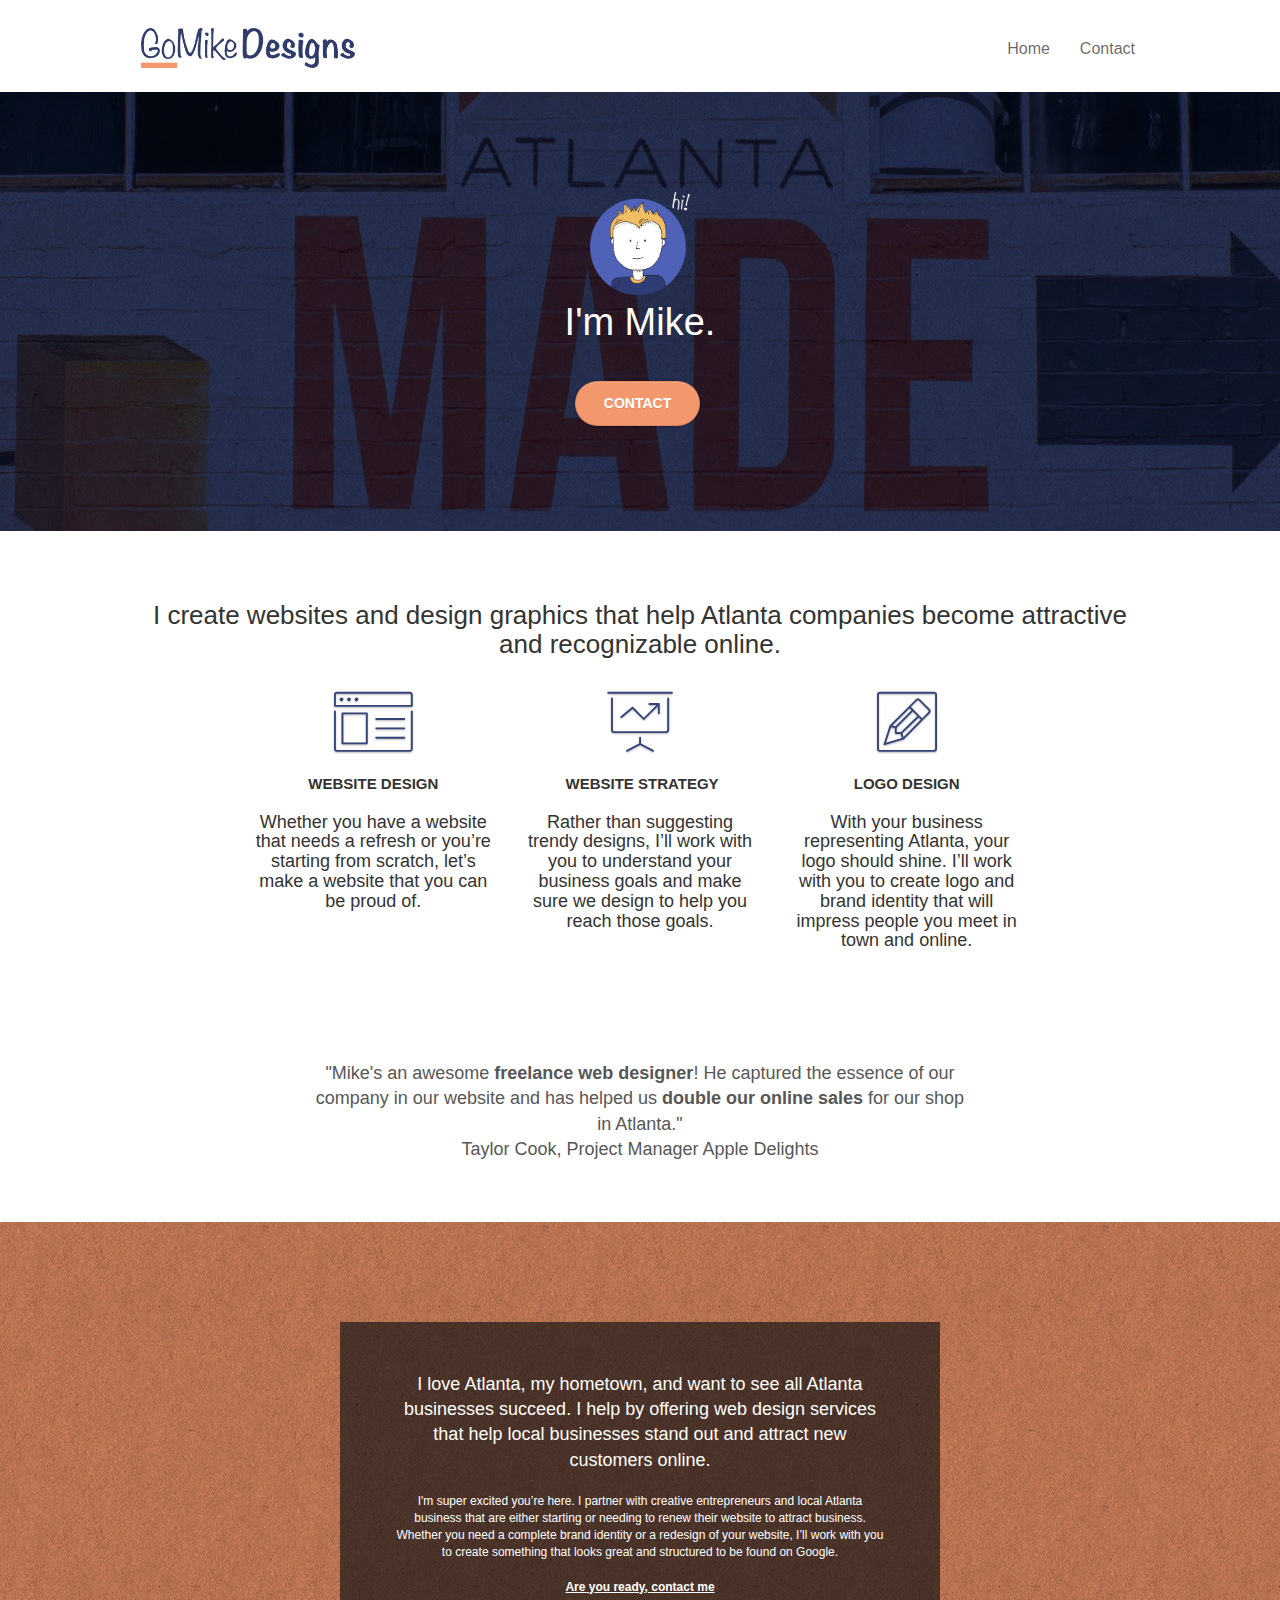
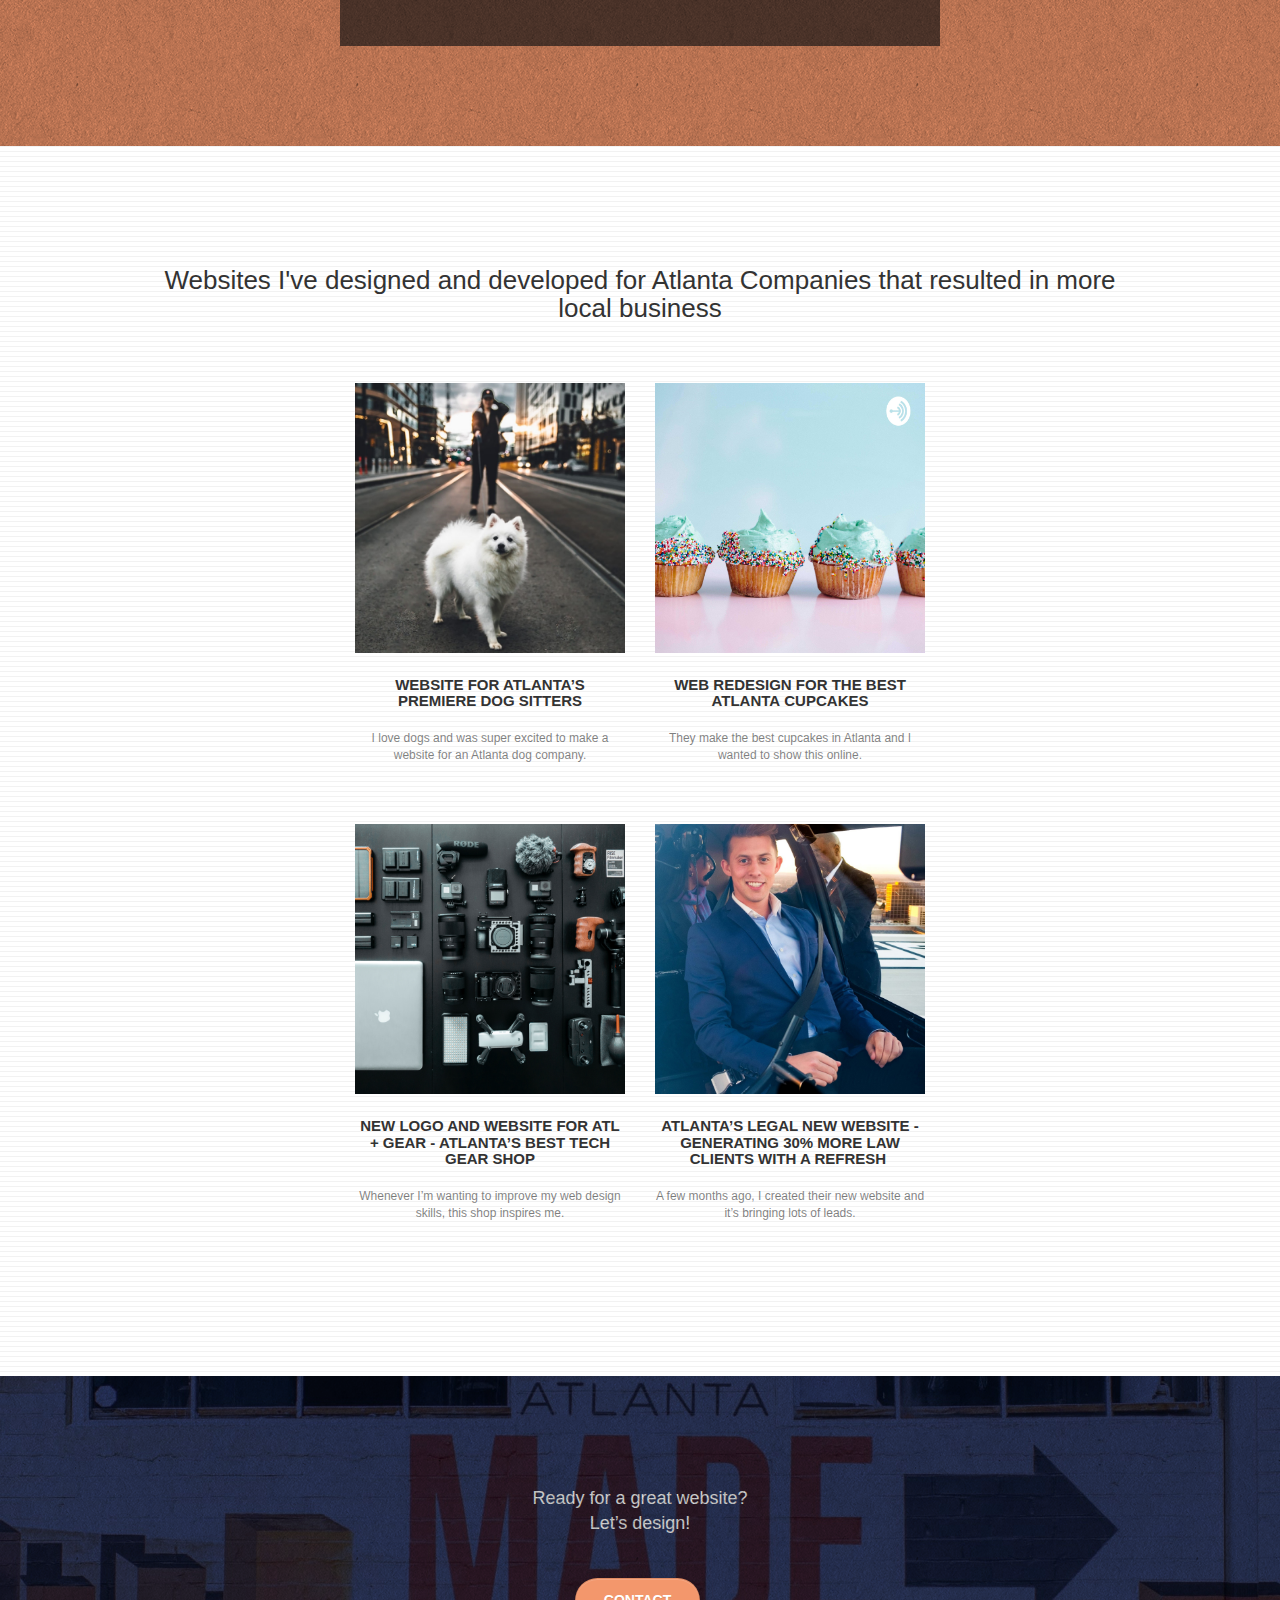
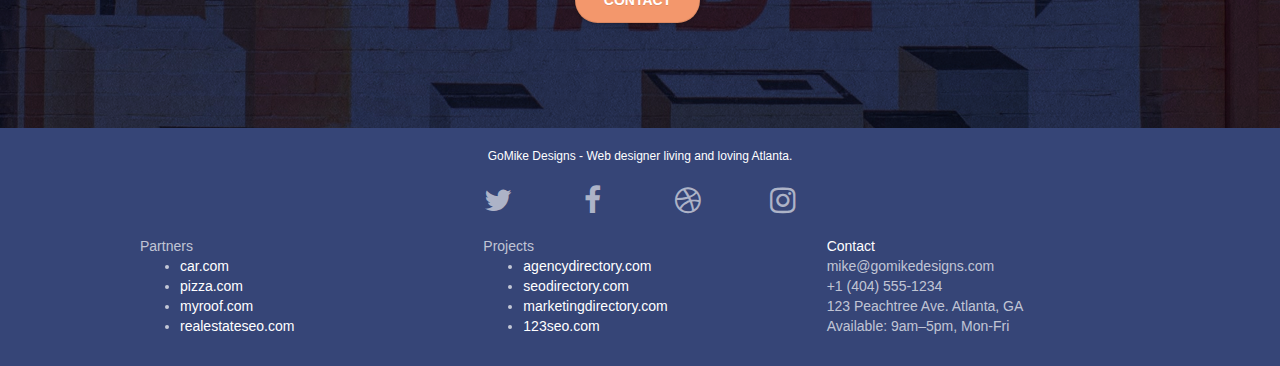
==== index.html @ f65a414b "Correct images source name" ====
<!doctype html>
<html lang="en">

<head>
	<meta charset="utf-8">
	<meta name="keywords"
		content="seo, google, website, internet, web design, design agency, design agency, design agency, design agency, design agency, design agency, logo design atlanta">
	<meta name="description"
		content="Meet Mike, a skilled freelance web designer living and working in Atlanta. With years of experience in creating beautiful and functional websites, I offer professional and affordable services to businesses and individuals. Contact me today to elevate your online presence!">
	<meta name="viewport" content="width=device-width, initial-scale=1.0, viewport-fit=cover">
	<link rel="shortcut icon" type="image/png" href="./img/favicon.jpg">

	<link rel="stylesheet" type="text/css" href="./css/bootstrap.css">
	<link rel="stylesheet" type="text/css" href="./style.css">
	<link rel="stylesheet" type="text/css" href="./css/font-awesome.css">
	<link rel="stylesheet" type="text/css" href="./css/et-line.css">


	<script src="./js/jquery-2.1.0.js"></script>
	<script src="./js/bootstrap.js"></script>
	<script src="./js/blocs.js"></script>
	<script src="./js/jquery.touchSwipe.js"></script>
	<script src="./js/gmaps.js"></script>

	<title>GoMike Designs</title>


	<!-- Analytics -->

	<!-- Analytics END -->

</head>

<body>
	<!-- Main container -->
	<div class="page-container">

		<!-- Nav -->
		<nav class="bloc bgc-white l-bloc " id="bloc-0">
			<div class="container bloc-sm">
				<div class="navbar row">
					<div class="navbar-header">
						<a class="navbar-brand" href="index.html"><img src="./img/Go_Mike_Designs_logo.png"
								alt="logo, seo, google, website, internet, web design, design agency" height="40"></a>

						<button id="nav-toggle" type="button" class="ui-navbar-toggle navbar-toggle"
							data-toggle="collapse" data-target=".navbar-1">
							<span class="sr-only">Toggle navigation</span><span class="icon-bar"></span><span
								class="icon-bar"></span><span class="icon-bar"></span>
						</button>
					</div>
					<div class="collapse navbar-collapse navbar-1 special-dropdown-nav">
						<ul class="site-navigation nav navbar-nav">
							<li>
								<a href="index.html">Home</a>
							</li>
							<li>
								<a href="./Contact.html">Contact</a>
							</li>
						</ul>
					</div>
				</div>
			</div>
		</nav>
		<!-- Nav END -->

		<!-- Header -->
		<div class="bloc bgc-dark-slate-blue bg-atlanta-20made-20sign d-bloc bg-t-edge bloc-bg-texture texture-paper b-parallax"
			id="bloc-1-hero">
			<div class="container bloc-lg">
				<div class="row tight-width-whitespace">
					<div class="col-sm-12">
						<img src="./img/atlanta_web_designer_mike.png" class="center-block image-resize-mode"
							width="100"
							alt="atlanta web designer mike,seo, google, website, internet, web design, design agency">
						<p class="text-center hero-bloc-text tc-white ">
							I'm Mike.
						</p>
						<div class="text-center">
							<a href="./Contact.html" class="btn btn-lg btn-clean btn-rd cta-hero btn-atomic-tangerine"
								id="cta-hero">Contact</a>
						</div>
					</div>
				</div>
			</div>
		</div>
		<!-- Header END -->

		<!-- Section-services -->
		<section class="bloc bgc-white l-bloc" id="bloc-2-services">
			<div class="container bloc-md">
				<div class="row">
					<div class="col-sm-12 text-center">
						<h1>I create websites and design graphics that help Atlanta companies become attractive and
							recognizable online.
						</h1>
					</div>
				</div>
				<div class="row voffset-lg med-width-whitespace">
					<div class="col-sm-4">
						<div class="text-center">
							<span class="et-icon-browser sm-shadow icon-dark-slate-blue icons icon-lg"></span>
						</div>
						<h1 class="mg-md text-center service-header">
							Website Design
						</h1>
						<h4 class="text-center">
							Whether you have a website that needs a refresh or you&rsquo;re starting from scratch,
							let&rsquo;s make a website that you can be proud of.
						</h4>
					</div>
					<div class="col-sm-4">
						<div class="text-center">
							<span class="et-icon-presentation sm-shadow icon-dark-slate-blue icons icon-lg"></span>
						</div>
						<h1 class="mg-md text-center service-header">
							&nbsp;Website Strategy
						</h1>
						<h4 class="text-center ">
							Rather than suggesting trendy designs, I&rsquo;ll work with you to understand your business
							goals and make sure we design to help you reach those goals.<br>
						</h4>
					</div>
					<div class="col-sm-4">
						<div class="text-center">
							<span class="et-icon-edit sm-shadow icon-dark-slate-blue icons icon-lg"></span>
						</div>
						<h1 class="mg-md text-center service-header">
							Logo Design
						</h1>
						<h4 class="text-center ">
							With your business representing Atlanta, your logo should shine. I&rsquo;ll work with you to
							create logo and brand identity that will impress people you meet in town and online.
						</h4>
					</div>
				</div>
				<div class="row voffset-lg voffset">
					<div class="col-xs-12 col-md-8 col-md-offset-2 text-center">
						<h2>"Mike's an awesome <strong>freelance web designer</strong>! He captured the essence of our
							company in our
							website and has helped us <strong>double our online sales</strong> for our shop in Atlanta."
							<br>
							Taylor Cook, Project Manager Apple Delights
						</h2>
					</div>
				</div>
			</div>
		</section>
		<!-- Section-services END -->

		<!-- Aside-what-i-do -->
		<aside
			class="bloc tc-white bgc-atomic-tangerine bloc-bg-texture texture-paper b-parallax bg-atlanta-20made-20sign-20orange d-bloc"
			id="bloc-3-what-i-do">
			<div class="container bloc-lg">
				<div class="row tight-width-whitespace black-background">
					<div class="col-sm-12">
						<h2 class="mg-md text-center tc-white">
							I love Atlanta, my hometown, and want to see all Atlanta businesses succeed. I help by
							offering web design services that help local businesses stand out and attract new customers
							online.<br>
						</h2>
						<p class="text-center white">
							I'm super excited you&rsquo;re here. I partner with creative entrepreneurs and local Atlanta
							business that are either starting or needing to renew their website to attract business.
							Whether you need a complete brand identity or a redesign of your website, I&rsquo;ll work
							with you to create something that looks great and structured to be found on
							Google.<br><br><a class="ltc-white bold-link" href="./Contact.html">Are you ready, contact
								me</a><br>
						</p>
					</div>
				</div>
			</div>
		</aside>
		<!-- Aside-what-i-do END -->

		<!-- Article-portfolio -->
		<article class="bloc bgc-white bg-lines-h2-bg bg-repeat l-bloc" id="bloc-4-portfolio">
			<div class="container bloc-lg">
				<div class="row">
					<div class="col-sm-12 text-center">
						<h1>Websites I've designed and developed for Atlanta Companies that resulted in more local
							business
						</h1>
					</div>
				</div>
				<div class="row tight-width-whitespace portfolio-row">
					<div class="col-sm-6">
						<a href="#" data-lightbox="img/11.jpg" data-gallery-id="gallery-1"
							data-caption="Website for Atlanta's Premiere dog salon" data-frame="snapshot-lb"><img
								src="img/11.jpg" class="img-responsive portfolio-thumb"
								alt="seo, google, website, internet, web design, design agency website for dog salon"></a>
						<h3 class="mg-md text-center">
							Website for Atlanta&rsquo;s premiere Dog Sitters
						</h3>
						<p class="text-center">
							I love dogs and was super excited to make a website for an Atlanta dog company.
						</p>
					</div>
					<div class="col-sm-6">
						<a href="#" data-lightbox="img/2.jpg" data-gallery-id="gallery-1"
							data-caption="web redesign for the best cupcakes in Atlanta" data-frame="snapshot-lb"><img
								src="img/2.jpg" class="img-responsive portfolio-thumb"
								alt="seo, google, website, internet, web design, design agency website for best cupcakes in atlanta"></a>
						<h3 class="mg-md text-center">
							Web redesign for the best Atlanta&nbsp;cupcakes
						</h3>
						<p class="text-center">
							They make the best cupcakes in Atlanta and I wanted to show this online.
						</p>
					</div>
				</div>
				<div class="row tight-width-whitespace portfolio-row">
					<div class="col-sm-6">
						<a href="#" data-lightbox="img/3.bmp" data-gallery-id="gallery-1"
							data-caption="New logo and website for Atlanta's best tech gear shop"
							data-frame="snapshot-lb"><img src="img/3.bmp" class="img-responsive portfolio-thumb"
								alt="3.jpg"></a>
						<h3 class="mg-md text-center">
							New logo and website for Atl + Gear - Atlanta&rsquo;s best tech gear shop
						</h3>
						<p class="text-center">
							Whenever I&rsquo;m wanting to improve my web design skills, this shop inspires me.
						</p>
					</div>
					<div class="col-sm-6">
						<a href="#" data-lightbox="img/4.bmp" data-gallery-id="gallery-1"
							data-caption="Atlanta's legal website generates 30% more clients after web redesign"
							data-frame="snapshot-lb"><img src="img/4.bmp" class="img-responsive portfolio-thumb"
								alt="seo, google, website, internet, web design, Atlanta's legal website generates 30% more clients after web redesign"></a>
						<h3 class="mg-md text-center">
							Atlanta&rsquo;s legal new website - Generating 30% more law clients with a refresh&nbsp;
						</h3>
						<p class="text-center">
							A few months ago, I created their new website and it&rsquo;s bringing lots of leads.
						</p>
					</div>
				</div>
			</div>
		</article>
		<!-- Article-portfolio END -->

		<!-- Section-Contact -->
		<section class="bloc bgc-dark-slate-blue bg-atlanta-20made-20sign d-bloc bloc-bg-texture texture-paper"
			id="bloc-5-cta">
			<div class="container bloc-lg">
				<div class="row">
					<h2 class="mg-md text-center tc-white">
						Ready for a great website? <br>Let&rsquo;s design!
					</h2>
					<div class="col-sm-12 text-center">
						<a href="./Contact.html"
							class="btn btn-atomic-tangerine btn-clean btn-rd btn-lg cta-hero">Contact</a>
					</div>
				</div>
			</div>
		</section>
		<!-- Section-Contact END -->

		<!-- Footer -->
		<footer class="bloc bgc-dark-slate-blue d-bloc" id="bloc-8">
			<div class="container bloc-sm">
				<div class="row">
					<div class="col-sm-12">
						<p class="text-center white">
							GoMike Designs - Web designer living and loving Atlanta.<br>
						</p>
						<div class="row d-flex-row row-no-gutters social">
							<div class="col-sm-3">
								<div class="text-center">
									<a class="social" href="https://twitter.com/"><span
											class="fa fa-twitter icon-md"></span></a>
								</div>
							</div>
							<div class="col-sm-3">
								<div class="text-center">
									<a class="social" href="https://en-gb.facebook.com/"><span
											class="fa fa-facebook icon-md"></span></a>
								</div>
							</div>
							<div class="col-sm-3">
								<div class="text-center">
									<a class="social" href="https://dribbble.com/"><span
											class="fa fa-dribbble icon-md"></span></a>
								</div>
							</div>
							<div class="col-sm-3">
								<div class="text-center">
									<a class="social" href="https://www.instagram.com/"><span
											class="fa fa-instagram icon-md"></span></a>
								</div>
							</div>

						</div>
						<div class="row">
							<div class="col-sm-4">
								Partners
								<ul>
									<li><a href="car.com">car.com</a></li>
									<li><a href="pizza.com">pizza.com</a></li>
									<li><a href="myroof.com">myroof.com</a></li>
									<li><a href="realestateseo.com">realestateseo.com</a></li>
								</ul>
							</div>
							<div class="col-sm-4">
								Projects
								<ul>
									<li><a href="agencydirectory.com">agencydirectory.com</a></li>
									<li><a href="seodirectory.com">seodirectory.com</a></li>
									<li><a href="marketingdirectory.com">marketingdirectory.com</a></li>
									<li><a href="123seo.com">123seo.com</a></li>
								</ul>
							</div>
							<div class="col-sm-4 footer_contact__width">
								<a href="./Contact.html">Contact</a>
								<br>
								mike@gomikedesigns.com <br>
								+1 (404) 555-1234 <br>
								123 Peachtree Ave. Atlanta, GA <br>
								Available: 9am–5pm, Mon-Fri <br>
							</div>
						</div>
					</div>
				</div>
			</div>
		</footer>
		<!-- Footer - END -->

	</div>
	<!-- Div-Page-container END -->


</body>

</html>
---- style.css ----
body {
    margin: 0;
    padding: 0;
    background: #FFF;
    overflow-x: hidden;
    -webkit-font-smoothing: antialiased;
    -moz-osx-font-smoothing: grayscale;
}

a,
button {
    transition: all .3s ease-in-out;
    outline: none !important;
}

a:hover {
    text-decoration: none;
    cursor: pointer;
}

#page-loading-blocs-notifaction {
    position: fixed;
    top: 0;
    bottom: 0;
    width: 100%;
    z-index: 100000;
    background: #FFFFFF url("./img/pageload-spinner.gif") no-repeat center center;
}

.bloc {
    width: 100%;
    clear: both;
    background: 50% 50% no-repeat;
    padding: 0 50px;
    -webkit-background-size: cover;
    -moz-background-size: cover;
    -o-background-size: cover;
    background-size: cover;
    position: relative;
}

.bloc .container {
    padding-left: 0;
    padding-right: 0;
}

.bloc-lg {
    padding: 100px 50px;
}

.bloc-md {
    padding: 50px;
}

.bloc-sm {
    padding: 20px 50px;
}

.bg-center,
.bg-l-edge,
.bg-r-edge,
.bg-t-edge,
.bg-b-edge,
.bg-tl-edge,
.bg-bl-edge,
.bg-tr-edge,
.bg-br-edge,
.bg-repeat {
    -webkit-background-size: auto !important;
    -moz-background-size: auto !important;
    -o-background-size: auto !important;
    background-size: auto !important;
}

.bg-repeat {
    background: repeat;
}

.bg-t-edge {
    background: top no-repeat;
}

.bloc-bg-texture::before {
    content: "";
    background-size: 2px 2px;
    position: absolute;
    top: 0;
    bottom: 0;
    left: 0;
    right: 0;
}

.texture-paper::before {
    background: url("./img/texture-paper.png");
    background-size: 280px 280px;
}

.b-parallax {
    background-attachment: fixed;
}

.d-bloc {
    color: rgba(255, 255, 255, .7);
}

.d-bloc button:hover {
    color: rgba(255, 255, 255, .9);
}

.d-bloc .icon-round,
.d-bloc .icon-square,
.d-bloc .icon-rounded,
.d-bloc .icon-semi-rounded-a,
.d-bloc .icon-semi-rounded-b {
    border-color: rgba(255, 255, 255, .9);
}

.d-bloc .divider-h span {
    border-color: rgba(255, 255, 255, .2);
}

.d-bloc .a-btn,
.d-bloc .navbar a,
.d-bloc .navbar-brand,
.d-bloc a .icon-sm,
.d-bloc a .icon-md,
.d-bloc a .icon-lg,
.d-bloc a .icon-xl,
.d-bloc h1 a,
.d-bloc h2 a,
.d-bloc h3 a,
.d-bloc h4 a,
.d-bloc h5 a,
.d-bloc h6 a,
.d-bloc p a {
    color: rgba(255, 255, 255, .6);
}

.d-bloc .a-btn:hover,
.d-bloc .navbar a:hover,
.d-bloc .navbar-brand:hover,
.d-bloc a:hover .icon-sm,
.d-bloc a:hover .icon-md,
.d-bloc a:hover .icon-lg,
.d-bloc a:hover .icon-xl,
.d-bloc h1 a:hover,
.d-bloc h2 a:hover,
.d-bloc h3 a:hover,
.d-bloc h4 a:hover,
.d-bloc h5 a:hover,
.d-bloc h6 a:hover,
.d-bloc p a:hover {
    color: rgba(255, 255, 255, 1);
}

.d-bloc .navbar-toggle .icon-bar {
    background: rgba(255, 255, 255, 1);
}

.d-bloc .btn-wire,
.d-bloc .btn-wire:hover {
    color: rgba(255, 255, 255, 1);
    border-color: rgba(255, 255, 255, 1);
}

.d-bloc .panel {
    color: rgba(0, 0, 0, .5);
}

.d-bloc .panel button:hover {
    color: rgba(0, 0, 0, .7);
}

.d-bloc .panel icon {
    border-color: rgba(0, 0, 0, .7);
}

.d-bloc .panel .divider-h span {
    border-color: rgba(0, 0, 0, .1);
}

.d-bloc .panel .a-btn {
    color: rgba(0, 0, 0, .6);
}

.d-bloc .panel .a-btn:hover {
    color: rgba(0, 0, 0, 1);
}

.d-bloc .panel .btn-wire,
.d-bloc .panel .btn-wire:hover {
    color: rgba(0, 0, 0, .7);
    border-color: rgba(0, 0, 0, .3);
}

.d-bloc .panel,
.l-bloc {
    color: rgba(0, 0, 0, .5);
}

.d-bloc .panel button:hover,
.l-bloc button:hover {
    color: rgba(0, 0, 0, .7);
}

.l-bloc .icon-round,
.l-bloc .icon-square,
.l-bloc .icon-rounded,
.l-bloc .icon-semi-rounded-a,
.l-bloc .icon-semi-rounded-b {
    border-color: rgba(0, 0, 0, .7);
}

.d-bloc .panel .divider-h span,
.l-bloc .divider-h span {
    border-color: rgba(0, 0, 0, .1);
}

.d-bloc .panel .a-btn,
.l-bloc .a-btn,
.l-bloc .navbar a,
.l-bloc .navbar-brand,
.l-bloc a .icon-sm,
.l-bloc a .icon-md,
.l-bloc a .icon-lg,
.l-bloc a .icon-xl,
.l-bloc h1 a,
.l-bloc h2 a,
.l-bloc h3 a,
.l-bloc h4 a,
.l-bloc h5 a,
.l-bloc h6 a,
.l-bloc p a {
    color: rgba(0, 0, 0, .6);
}

.d-bloc .panel .a-btn:hover,
.l-bloc .a-btn:hover,
.l-bloc .navbar a:hover,
.l-bloc .navbar-brand:hover,
.l-bloc a:hover .icon-sm,
.l-bloc a:hover .icon-md,
.l-bloc a:hover .icon-lg,
.l-bloc a:hover .icon-xl,
.l-bloc h1 a:hover,
.l-bloc h2 a:hover,
.l-bloc h3 a:hover,
.l-bloc h4 a:hover,
.l-bloc h5 a:hover,
.l-bloc h6 a:hover,
.l-bloc p a:hover {
    color: rgba(0, 0, 0, 1);
}

.l-bloc .navbar-toggle .icon-bar {
    color: rgba(0, 0, 0, .6);
}

.d-bloc .panel .btn-wire,
.d-bloc .panel .btn-wire:hover,
.l-bloc .btn-wire,
.l-bloc .btn-wire:hover {
    color: rgba(0, 0, 0, .7);
    border-color: rgba(0, 0, 0, .3);
}

.voffset {
    margin-top: 30px;
}

.voffset-lg {
    margin-top: 80px;
}

.row-no-gutters {
    margin-right: 0;
    margin-left: 0;
}

.row.row-no-gutters>[class^="col-"],
.row.row-no-gutters>[class*=" col-"] {
    padding-right: 0;
    padding-left: 0;
}

#bloc-2-services p {
    font-size: 11px;
}

.navbar {
    margin-bottom: 0;
    z-index: 1;
}

.navbar-brand {
    height: auto;
    padding: 3px 15px;
    font-size: 25px;
    font-weight: normal;
    font-weight: 600;
    line-height: 44px;
}

.navbar-brand img {
    max-height: 200px;
    margin: 0 5px 0 0;
    display: inline;
}

.navbar-brand img[src$=svg] {
    min-width: 100px;
}

.nav-center .navbar-brand img {
    margin: 0;
}

.navbar .nav {
    padding-top: 2px;
    margin-right: -16px;
    float: right;
    z-index: 1;
}

.nav>li {
    float: left;
    margin-top: 4px;
    font-size: 16px;
}

.navbar-nav .open .dropdown-menu>li>a {
    text-align: inherit;
}

.nav>li a:hover,
.nav>li a:focus {
    background: transparent;
}

.navbar-toggle {
    margin: 10px 10px 0 0;
    border: 0px;
}

.navbar-toggle:hover {
    background: transparent !important;
}

.navbar-toggle .icon-bar {
    background-color: rgba(0, 0, 0, .5);
    width: 26px;
}

.nav-invert .navbar .nav {
    float: left;
}

.nav-invert .navbar-header,
.nav-invert .navbar-brand {
    float: right;
    position: relative;
    z-index: 2;
}

@media (min-width: 768px) {
    .site-navigation {
        position: absolute;
        top: 50%;
        right: 20px;
        transform: translate(0, -50%);
        -webkit-transform: translateY(-50%);
    }

    .nav>li .dropdown-menu a,
    .nav>li .dropdown-menu a:hover {
        color: #484848;
    }

    .nav-invert .site-navigation {
        left: 0;
        right: 0;
    }

    .nav-center {
        text-align: center;
    }

    .nav-center .navbar-header {
        width: 100%;
    }

    .nav-center .navbar-header,
    .nav-center .navbar-brand,
    .nav-center .nav>li {
        float: none;
        display: inline-block;
    }

    .nav-center .site-navigation {
        position: relative;
        width: 100%;
        right: 0;
        margin-right: 0px;
        margin-top: 20px;
    }

    .nav-center.mini-nav .navbar-toggle {
        float: none;
        margin: 10px auto 0;
    }
}

.nav>li>.dropdown a {
    background: none !important;
    display: block;
    padding: 14px 15px;
}

nav .caret {
    margin: 0 5px;
}

.dropdown-menu .dropdown-menu {
    top: -8px;
    left: 100%;
}

.dropdown-menu .dropmenu-flow-right {
    top: 100%;
    left: 0;
    margin-left: -1px;
    border-top-left-radius: 0;
    border-top-right-radius: 0;
}

.dropdown-menu .dropdown span {
    border: 4px solid black;
    border-top-color: transparent;
    border-right-color: transparent;
    border-bottom-color: transparent;
    margin: 6px -5px 0 0 !important;
    float: right;
}

.mg-md {
    margin-top: 10px;
    margin-bottom: 20px;
}

.mg-lg {
    margin-top: 10px;
    margin-bottom: 40px;
}

.btn {
    margin: 0 5px 5px 0;
}

.btn.pull-right {
    margin: 0 0 5px 5px;
}

.btn-d,
.btn-d:hover,
.btn-d:focus {
    color: #FFF;
    background: rgba(0, 0, 0, .3);
}

button {
    outline: none !important;
}

.btn-rd {
    border-radius: 40px;
}

.btn-clean {
    border: 1px solid rgba(0, 0, 0, .08);
    border-bottom-color: rgba(0, 0, 0, .1);
    text-shadow: 0 1px 0 rgba(0, 0, 1, .1);
    box-shadow: 0 1px 3px rgba(0, 0, 1, .25), inset 0 1px 0 0 rgba(255, 255, 255, .15);
}

.icon-md {
    font-size: 30px !important;
}

.icon-lg {
    font-size: 60px !important;
}

.sm-shadow {
    text-shadow: 0 1px 2px rgba(0, 0, 0, .3);
}

.panel-sq,
.panel-sq .panel-heading,
.panel-sq .panel-footer {
    border-radius: 0;
}

.panel-rd {
    border-radius: 30px;
}

.panel-rd .panel-heading {
    border-radius: 29px 29px 0 0;
}

.panel-rd .panel-footer {
    border-radius: 0 0 29px 29px;
}

.form-control {
    border-color: rgba(0, 0, 0, .1);
    box-shadow: none;
}

.scrollToTop {
    width: 40px;
    height: 40px;
    position: fixed;
    bottom: 20px;
    right: 20px;
    opacity: 0;
    z-index: 500;
    transition: all .3s ease-in-out;
}

.scrollToTop span {
    margin-top: 6px;
}

.showScrollTop {
    font-size: 14px;
    opacity: 1;
}

a[data-lightbox] {
    position: relative;
    display: block;
    text-align: center;
}

a[data-lightbox]:hover::before {
    content: "+";
    font-family: "HelveticaNeue-Light", "Helvetica Neue Light", "Helvetica Neue", Helvetica, Arial;
    font-size: 32px;
    width: 50px;
    height: 50px;
    margin-left: -25px;
    border-radius: 50%;
    background: rgba(0, 0, 0, .6);
    color: #FFF;
    font-weight: 100;
    z-index: 1;
    position: absolute;
    top: 50%;
    transform: translateY(-50%);
    -webkit-transform: translateY(-50%);
}

a[data-lightbox]:hover img {
    opacity: 0.6;
    -webkit-animation-fill-mode: none;
    animation-fill-mode: none;
}

#lightbox-modal {
    display: flex;
    align-items: center;
}

#lightbox-modal .modal-dialog {
    width: 90%;
    max-width: 900px;
    margin: 0 auto 0;
}

#lightbox-modal .modal-dialog img {
    max-height: 90vh;
    margin: 0 auto;
}

.lightbox-caption {
    padding: 20px;
    color: #FFF;
    background: rgba(0, 0, 0, .5);
    position: absolute;
    left: 15px;
    right: 15px;
    bottom: 5px;
}

.close-lightbox {
    color: #FFF;
    font-size: 30px;
    position: absolute;
    top: 20px;
    right: 20px;
    z-index: 20;
    background: rgba(0, 0, 0, .5);
    border: none;
    line-height: 30px;
    padding: 0 9px 5px;
    opacity: 0.3;
}

.close-lightbox:hover,
.next-lightbox:hover,
.prev-lightbox:hover {
    opacity: 1.0;
    color: #FFF;
}

.next-lightbox,
.prev-lightbox {
    font-size: 20px;
    color: rgba(255, 255, 255, .9);
    background: rgba(0, 0, 0, .5);
    transition: all .2s ease-in-out;
    position: absolute;
    top: 45%;
    z-index: 1;
    opacity: 0.4;
}

.next-lightbox {
    padding: 6px 8px 1px 13px;
    right: 25px;
}

.prev-lightbox {
    padding: 6px 13px 1px 10px;
    left: 25px;
}

.snapshot-lb .modal-body {
    padding-bottom: 45px;
}

.snapshot-lb .lightbox-caption {
    padding: 0;
    color: rgba(0, 0, 0, .5);
    background: none;
}

h1,
h2,
h3,
h4,
h5,
h6,
label,
.btn {
    font-family: "helvetica";
    font-weight: 400;
    color: #575757 !important;
}

.container {
    max-width: 1000px;
}

.hero-bloc-text {
    font-size: 38px;
}

.hero-bloc-text-sub {
    font-size: 36px;
}

.statement-bloc-text {
    line-height: 26px;
    font-style: italic;
    font-size: 20px;
    text-align: center;
    font-weight: lighter;
    max-width: 520px;
    margin: auto auto auto auto;
}

p {
    font-size: 12px;
}

.tight-width-whitespace {
    max-width: 600px;
    margin: auto auto auto auto;
}

h1 {
    font-size: 26px;
    /* font-family: "Open Sans"; */
}

.cta-hero {
    margin-top: 22px;
    color: #FFFFFF !important;
    text-transform: uppercase;
    padding: 12px 28px 12px 28px;
    font-size: 1.0em;
    font-weight: 700;
}

.social {
    max-width: 400px;
    margin: auto auto auto auto;
}

h2 {
    font-size: 22px;
    line-height: 1.4em;
}

h3 {
    font-size: 15px;
    text-transform: uppercase;
    font-weight: 700;
    color: #333333 !important;
}

.med-width-whitespace {
    max-width: 800px;
    margin: auto auto auto auto;
    box-shadow: 0px 0px 0px #000000;
}

h1 {
    color: #333333 !important;
}

h4 {
    color: #333333 !important;
}

.icons {
    margin-bottom: 14px;
    margin-top: 24px;
}

.white {
    color: #FFFFFF !important;
}

.portfolio-thumb {
    margin-bottom: 24px;
}

.portfolio-row {
    margin-bottom: 44px;
    margin-top: 50px;
}

.avatar {
    box-shadow: 0px 4px 9px rgba(0, 0, 0, 0.3);
}

.black-background {
    background-color: rgba(35, 31, 32, 0.7);
    padding: 40px 40px 40px 40px;
}

.bold-link {
    font-weight: 900;
    text-decoration: underline !important;
}

.service-header {
    font-size: 15px;
    font-weight: 700;
    text-transform: uppercase;
}

.bgc-white {
    background-color: #FFFFFF;
}

.bgc-dark-slate-blue {
    background-color: #364577;
}

.bgc-atomic-tangerine {
    background-color: #F3976C;
}

.tc-white {
    color: #fff !important;
}

.btn-atomic-tangerine {
    background: #F3976C;
    color: #FFFFFF !important;
}

.btn-atomic-tangerine:hover {
    background: #c27956 !important;
    color: #FFFFFF !important;
}

.ltc-white {
    color: #FFFFFF !important;
}

.ltc-white:hover {
    color: #cccccc !important;
}

.ltc-atomic-tangerine {
    color: #F3976C !important;
}

.ltc-atomic-tangerine:hover {
    color: #c27956 !important;
}

.icon-dark-slate-blue {
    color: #364577 !important;
    border-color: #364577 !important;
}

.bg-dots-bg {
    background-image: url("img/dots-bg.png");
}

.bg-lines-h2-bg {
    background-image: url("img/lines-h2-bg.png");
}

.bg-atlanta-20made-20sign {
    background-image: url("img/atlanta%20made%20sign.jpg");
}

.bg-atlanta-20made-20sign-20orange {
    background-image: url("img/atlanta%20made%20sign%20orange.jpg");
}

@media (max-width: 1024px) {
    .bloc {
        padding-left: 20px;
        padding-right: 20px;
    }

    .bloc.full-width-bloc,
    .bloc-tile-2.full-width-bloc .container,
    .bloc-tile-3.full-width-bloc .container,
    .bloc-tile-4.full-width-bloc .container {
        padding-left: 0;
        padding-right: 0;
    }
}

@media (max-width: 992px) and (min-width: 768px) {
    .navbar .nav {
        max-width: 80%
    }

    .nav-center.navbar .nav {
        max-width: 100%
    }
}

@media only screen and (min-width: 768px) and (max-width: 1024px) and (orientation: landscape) {
    .b-parallax {
        background-attachment: scroll;
    }
}

@media only screen and (min-width: 1024px) and (max-width: 1366px) and (-webkit-min-pixel-ratio: 1.5) {
    .b-parallax {
        background-attachment: scroll;
    }
}

@media (max-width: 991px) {
    .container {
        width: 100%;
    }

    .b-parallax {
        background-attachment: scroll;
    }

    .page-container,
    #hero-bloc {
        overflow-x: hidden;
        position: relative;
    }

    /* .bloc {
        padding-left: max(env(safe-area-inset-left), 10px);
        padding-right: max(env(safe-area-inset-right) 10px);
    } */

    .bloc-group,
    .bloc-group .bloc {
        display: block;
        width: 100%;
    }

    .bloc-fill-screen .fill-bloc-top-edge,
    .bloc-fill-screen .fill-bloc-bottom-edge {
        padding: 0 20px;
        padding-left: constant(safe-area-inset-left);
        padding-right: constant(safe-area-inset-right);
    }
}

@media (max-width: 767px) {
    .page-container {
        overflow-x: hidden;
        position: relative;
    }

    h1,
    h2,
    h3,
    h4,
    h5,
    h6,
    p,
    #disqus_thread {
        padding-left: 10px !important;
        padding-right: 10px !important;
    }

    .b-parallax {
        background-attachment: scroll;
    }

    .navbar .nav {
        padding-top: 0;
        border-top: 1px solid rgba(0, 0, 0, .2);
        float: none !important;
    }

    .navbar.row {
        margin-left: 0;
        margin-right: 0;
    }

    .site-navigation {
        position: inherit;
        transform: none;
        -webkit-transform: none;
        -ms-transform: none;
    }

    .nav>li {
        margin-top: 0;
        border-bottom: 1px solid rgba(0, 0, 0, .1);
        background: rgba(0, 0, 0, .05);
        text-align: left;
        padding-left: 15px;
        width: 100%;
    }

    .nav>li:hover {
        background: rgba(0, 0, 0, .08);
    }

    .dropdown .dropdown a .caret {
        float: none;
        margin: 5px 0 0 10px !important;
        border: 4px solid black;
        border-bottom-color: transparent;
        border-right-color: transparent;
        border-left-color: transparent;
    }

    #hero-bloc .navbar .nav {
        background: rgba(0, 0, 0, .8);
    }

    #hero-bloc .navbar .nav a {
        color: rgba(255, 255, 255, .6);
    }

    .hero {
        padding: 50px 0;
    }

    .hero-nav {
        left: -1px;
        right: -1px;
    }

    .navbar-collapse {
        padding: 0;
        overflow-x: hidden;
        -webkit-box-shadow: none;
        box-shadow: none;
    }

    .navbar-brand img {
        max-height: 40px;
        width: auto;
    }

    .nav-invert .navbar-header {
        float: none;
        width: 100%;
    }

    .nav-invert .navbar-toggle {
        float: left;
        margin-left: 10px;
    }

    .bloc {
        padding-left: 0;
        padding-right: 0;
    }

    .bloc-xxl,
    .bloc-xl,
    .bloc-lg {
        padding: 40px 0;
    }

    .bloc-sm,
    .bloc-md {
        padding-left: 0;
        padding-right: 0;
    }

    .bloc-tile-2 .container,
    .bloc-tile-3 .container,
    .bloc-tile-4 .container,
    .bloc-fill-screen .fill-bloc-top-edge,
    .bloc-fill-screen .fill-bloc-bottom-edge {
        padding-left: 0;
        padding-right: 0;
    }

    .a-block {
        padding: 0 10px;
    }

    .btn-dwn {
        display: none;
    }

    .voffset {
        margin-top: 5px;
    }

    .voffset-md {
        margin-top: 20px;
    }

    .voffset-lg {
        margin-top: 30px;
    }

    form {
        padding: 5px;
    }

    .close-lightbox {
        display: inline-block;
    }

    .blocsapp-device-iphone5 {
        background-size: 216px 425px;
        padding-top: 60px;
        width: 216px;
        height: 425px;
    }

    .blocsapp-device-iphone5 img {
        width: 180px;
        height: 320px;
    }
}

/* The changes added to initial version */
.col-xs-12,
h2 {
    font-size: 18px;
}

.d-flex-row {
    display: flex;
    flex-direction: row;
    justify-content: center;
}

.social {
    padding: 10px 10px 20px 10px;

}

.footer_contact__width {
    min-width: 200px;
}


@media (max-width: 400px) {
    .bloc {
        padding-left: 0;
        padding-right: 0;
    }
}

@media (max-width: 767px) {
    .bloc-mob-center-text {
        text-align: center;
    }
}
---- css/et-line.css ----
@font-face {
    font-family: et-line;
    src: url(../fonts/et-line.eot);
    src: url(../fonts/et-line.eot?#iefix) format('embedded-opentype'), url(../fonts/et-line.woff) format('woff'), url(../fonts/et-line.ttf) format('truetype'), url(../fonts/et-line.svg#et-line) format('svg');
    font-weight: 400;
    font-style: normal
}

.et-icon-adjustments,
.et-icon-alarmclock,
.et-icon-anchor,
.et-icon-aperture,
.et-icon-attachment,
.et-icon-bargraph,
.et-icon-basket,
.et-icon-beaker,
.et-icon-bike,
.et-icon-book-open,
.et-icon-briefcase,
.et-icon-browser,
.et-icon-calendar,
.et-icon-camera,
.et-icon-caution,
.et-icon-chat,
.et-icon-circle-compass,
.et-icon-clipboard,
.et-icon-clock,
.et-icon-cloud,
.et-icon-compass,
.et-icon-desktop,
.et-icon-dial,
.et-icon-document,
.et-icon-documents,
.et-icon-download,
.et-icon-dribbble,
.et-icon-edit,
.et-icon-envelope,
.et-icon-expand,
.et-icon-facebook,
.et-icon-flag,
.et-icon-focus,
.et-icon-gears,
.et-icon-genius,
.et-icon-gift,
.et-icon-global,
.et-icon-globe,
.et-icon-googleplus,
.et-icon-grid,
.et-icon-happy,
.et-icon-hazardous,
.et-icon-heart,
.et-icon-hotairballoon,
.et-icon-hourglass,
.et-icon-key,
.et-icon-laptop,
.et-icon-layers,
.et-icon-lifesaver,
.et-icon-lightbulb,
.et-icon-linegraph,
.et-icon-linkedin,
.et-icon-lock,
.et-icon-magnifying-glass,
.et-icon-map,
.et-icon-map-pin,
.et-icon-megaphone,
.et-icon-mic,
.et-icon-mobile,
.et-icon-newspaper,
.et-icon-notebook,
.et-icon-paintbrush,
.et-icon-paperclip,
.et-icon-pencil,
.et-icon-phone,
.et-icon-picture,
.et-icon-pictures,
.et-icon-piechart,
.et-icon-presentation,
.et-icon-pricetags,
.et-icon-printer,
.et-icon-profile-female,
.et-icon-profile-male,
.et-icon-puzzle,
.et-icon-quote,
.et-icon-recycle,
.et-icon-refresh,
.et-icon-ribbon,
.et-icon-rss,
.et-icon-sad,
.et-icon-scissors,
.et-icon-scope,
.et-icon-search,
.et-icon-shield,
.et-icon-speedometer,
.et-icon-strategy,
.et-icon-streetsign,
.et-icon-tablet,
.et-icon-target,
.et-icon-telescope,
.et-icon-toolbox,
.et-icon-tools,
.et-icon-tools-2,
.et-icon-trophy,
.et-icon-tumblr,
.et-icon-twitter,
.et-icon-upload,
.et-icon-video,
.et-icon-wallet,
.et-icon-wine {
    font-family: et-line;
    speak: none;
    font-style: normal;
    font-weight: 400;
    font-variant: normal;
    text-transform: none;
    line-height: 1;
    -webkit-font-smoothing: antialiased;
    -moz-osx-font-smoothing: grayscale;
    display: inline-block
}

.et-icon-mobile:before {
    content: "\e000"
}

.et-icon-laptop:before {
    content: "\e001"
}

.et-icon-desktop:before {
    content: "\e002"
}

.et-icon-tablet:before {
    content: "\e003"
}

.et-icon-phone:before {
    content: "\e004"
}

.et-icon-document:before {
    content: "\e005"
}

.et-icon-documents:before {
    content: "\e006"
}

.et-icon-search:before {
    content: "\e007"
}

.et-icon-clipboard:before {
    content: "\e008"
}

.et-icon-newspaper:before {
    content: "\e009"
}

.et-icon-notebook:before {
    content: "\e00a"
}

.et-icon-book-open:before {
    content: "\e00b"
}

.et-icon-browser:before {
    content: "\e00c"
}

.et-icon-calendar:before {
    content: "\e00d"
}

.et-icon-presentation:before {
    content: "\e00e"
}

.et-icon-picture:before {
    content: "\e00f"
}

.et-icon-pictures:before {
    content: "\e010"
}

.et-icon-video:before {
    content: "\e011"
}

.et-icon-camera:before {
    content: "\e012"
}

.et-icon-printer:before {
    content: "\e013"
}

.et-icon-toolbox:before {
    content: "\e014"
}

.et-icon-briefcase:before {
    content: "\e015"
}

.et-icon-wallet:before {
    content: "\e016"
}

.et-icon-gift:before {
    content: "\e017"
}

.et-icon-bargraph:before {
    content: "\e018"
}

.et-icon-grid:before {
    content: "\e019"
}

.et-icon-expand:before {
    content: "\e01a"
}

.et-icon-focus:before {
    content: "\e01b"
}

.et-icon-edit:before {
    content: "\e01c"
}

.et-icon-adjustments:before {
    content: "\e01d"
}

.et-icon-ribbon:before {
    content: "\e01e"
}

.et-icon-hourglass:before {
    content: "\e01f"
}

.et-icon-lock:before {
    content: "\e020"
}

.et-icon-megaphone:before {
    content: "\e021"
}

.et-icon-shield:before {
    content: "\e022"
}

.et-icon-trophy:before {
    content: "\e023"
}

.et-icon-flag:before {
    content: "\e024"
}

.et-icon-map:before {
    content: "\e025"
}

.et-icon-puzzle:before {
    content: "\e026"
}

.et-icon-basket:before {
    content: "\e027"
}

.et-icon-envelope:before {
    content: "\e028"
}

.et-icon-streetsign:before {
    content: "\e029"
}

.et-icon-telescope:before {
    content: "\e02a"
}

.et-icon-gears:before {
    content: "\e02b"
}

.et-icon-key:before {
    content: "\e02c"
}

.et-icon-paperclip:before {
    content: "\e02d"
}

.et-icon-attachment:before {
    content: "\e02e"
}

.et-icon-pricetags:before {
    content: "\e02f"
}

.et-icon-lightbulb:before {
    content: "\e030"
}

.et-icon-layers:before {
    content: "\e031"
}

.et-icon-pencil:before {
    content: "\e032"
}

.et-icon-tools:before {
    content: "\e033"
}

.et-icon-tools-2:before {
    content: "\e034"
}

.et-icon-scissors:before {
    content: "\e035"
}

.et-icon-paintbrush:before {
    content: "\e036"
}

.et-icon-magnifying-glass:before {
    content: "\e037"
}

.et-icon-circle-compass:before {
    content: "\e038"
}

.et-icon-linegraph:before {
    content: "\e039"
}

.et-icon-mic:before {
    content: "\e03a"
}

.et-icon-strategy:before {
    content: "\e03b"
}

.et-icon-beaker:before {
    content: "\e03c"
}

.et-icon-caution:before {
    content: "\e03d"
}

.et-icon-recycle:before {
    content: "\e03e"
}

.et-icon-anchor:before {
    content: "\e03f"
}

.et-icon-profile-male:before {
    content: "\e040"
}

.et-icon-profile-female:before {
    content: "\e041"
}

.et-icon-bike:before {
    content: "\e042"
}

.et-icon-wine:before {
    content: "\e043"
}

.et-icon-hotairballoon:before {
    content: "\e044"
}

.et-icon-globe:before {
    content: "\e045"
}

.et-icon-genius:before {
    content: "\e046"
}

.et-icon-map-pin:before {
    content: "\e047"
}

.et-icon-dial:before {
    content: "\e048"
}

.et-icon-chat:before {
    content: "\e049"
}

.et-icon-heart:before {
    content: "\e04a"
}

.et-icon-cloud:before {
    content: "\e04b"
}

.et-icon-upload:before {
    content: "\e04c"
}

.et-icon-download:before {
    content: "\e04d"
}

.et-icon-target:before {
    content: "\e04e"
}

.et-icon-hazardous:before {
    content: "\e04f"
}

.et-icon-piechart:before {
    content: "\e050"
}

.et-icon-speedometer:before {
    content: "\e051"
}

.et-icon-global:before {
    content: "\e052"
}

.et-icon-compass:before {
    content: "\e053"
}

.et-icon-lifesaver:before {
    content: "\e054"
}

.et-icon-clock:before {
    content: "\e055"
}

.et-icon-aperture:before {
    content: "\e056"
}

.et-icon-quote:before {
    content: "\e057"
}

.et-icon-scope:before {
    content: "\e058"
}

.et-icon-alarmclock:before {
    content: "\e059"
}

.et-icon-refresh:before {
    content: "\e05a"
}

.et-icon-happy:before {
    content: "\e05b"
}

.et-icon-sad:before {
    content: "\e05c"
}

.et-icon-facebook:before {
    content: "\e05d"
}

.et-icon-twitter:before {
    content: "\e05e"
}

.et-icon-googleplus:before {
    content: "\e05f"
}

.et-icon-rss:before {
    content: "\e060"
}

.et-icon-tumblr:before {
    content: "\e061"
}

.et-icon-linkedin:before {
    content: "\e062"
}

.et-icon-dribbble:before {
    content: "\e063"
}
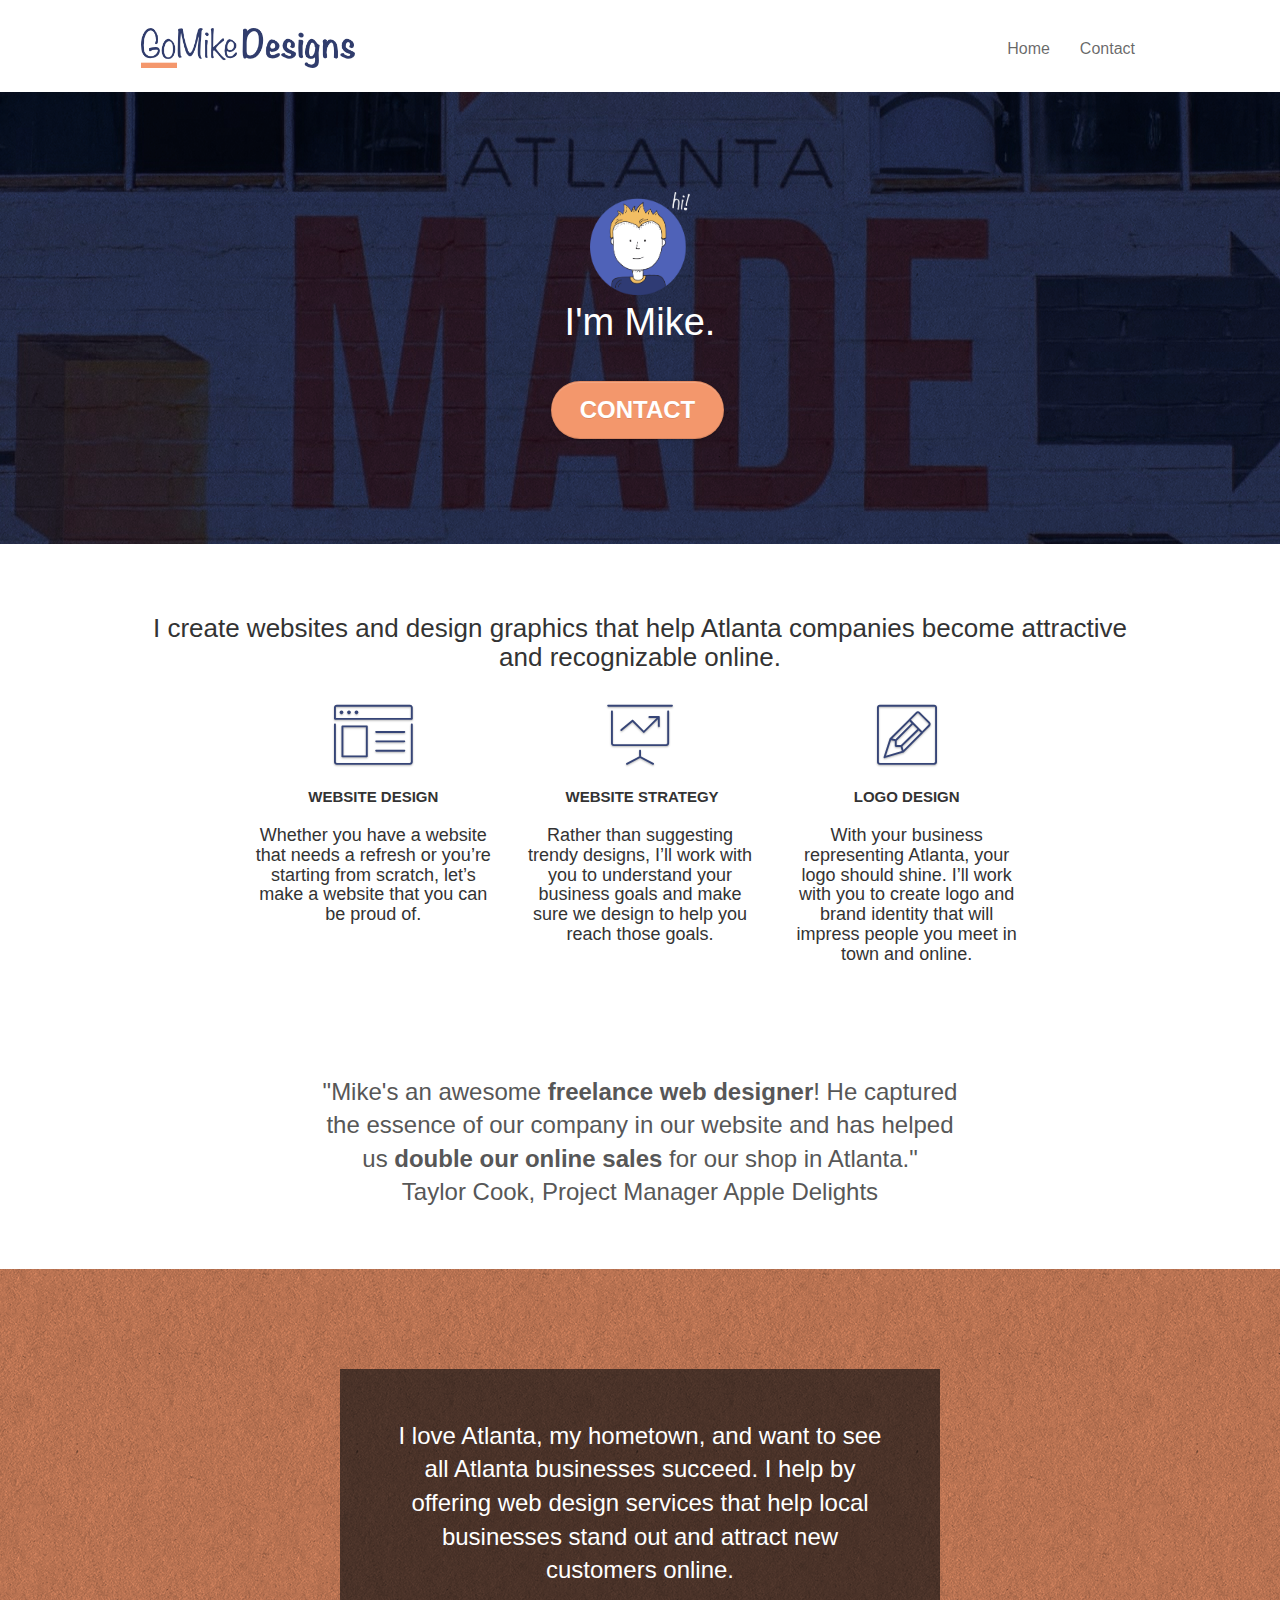
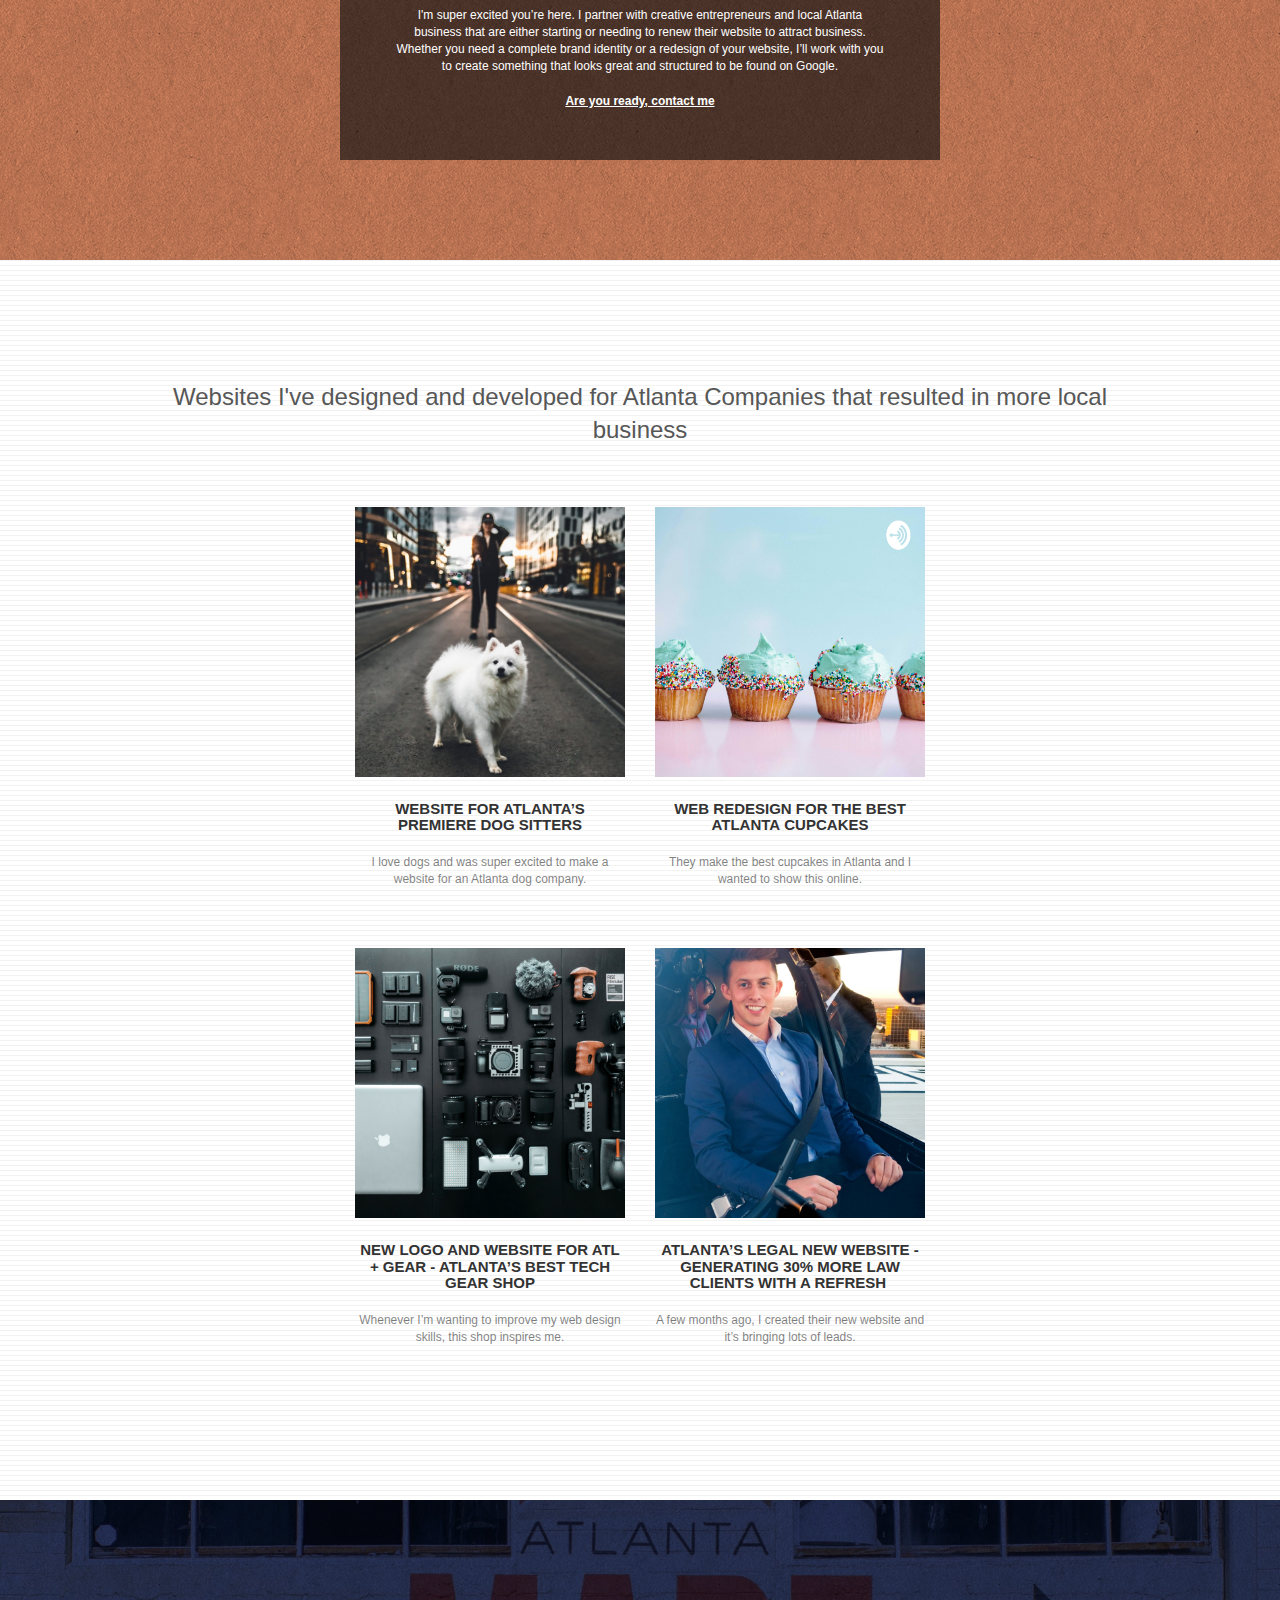
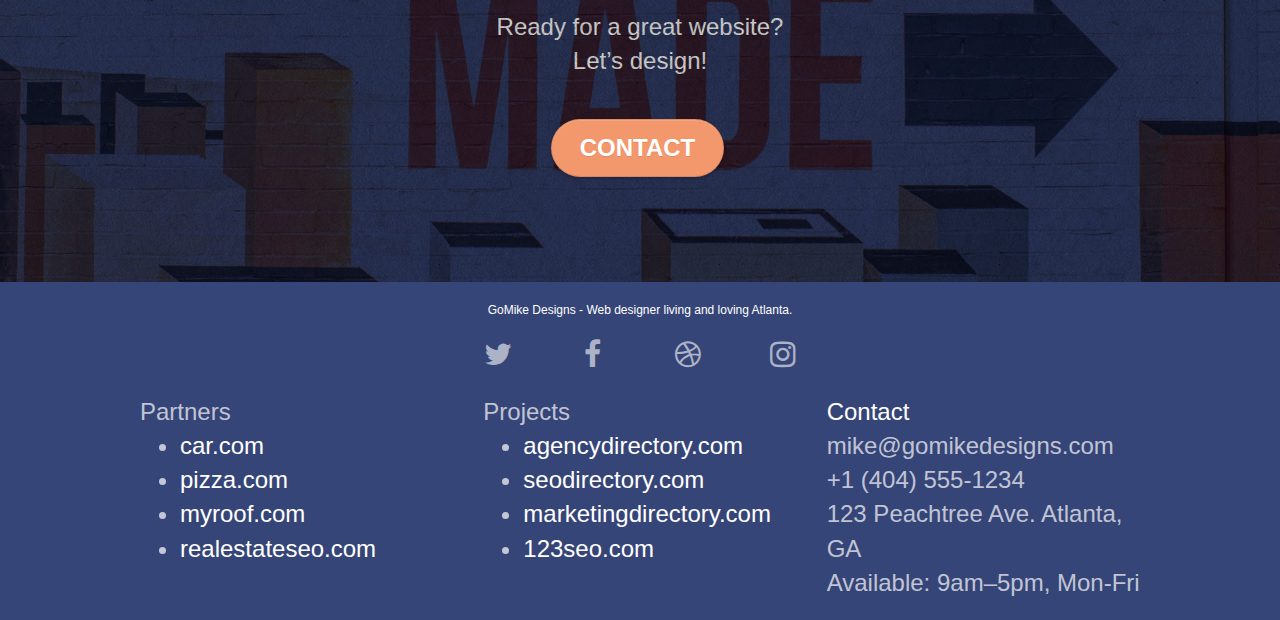
==== commit fcd07df3: "Removed unused CSS code from en-line.css" ====
--- a/index.html
+++ b/index.html
@@ -87,7 +87,7 @@
 		<!-- Header END -->
 
 		<!-- Section-services -->
-		<section class="bloc bgc-white l-bloc" id="bloc-2-services">
+		<div class="bloc bgc-white l-bloc" id="bloc-2-services">
 			<div class="container bloc-md">
 				<div class="row">
 					<div class="col-sm-12 text-center">
@@ -145,7 +145,7 @@
 					</div>
 				</div>
 			</div>
-		</section>
+		</div>
 		<!-- Section-services END -->
 
 		<!-- Aside-what-i-do -->
@@ -179,9 +179,9 @@
 			<div class="container bloc-lg">
 				<div class="row">
 					<div class="col-sm-12 text-center">
-						<h1>Websites I've designed and developed for Atlanta Companies that resulted in more local
+						<h2>Websites I've designed and developed for Atlanta Companies that resulted in more local
 							business
-						</h1>
+						</h2>
 					</div>
 				</div>
 				<div class="row tight-width-whitespace portfolio-row">
--- a/style.css
+++ b/style.css
@@ -902,8 +902,8 @@
     .bloc-fill-screen .fill-bloc-top-edge,
     .bloc-fill-screen .fill-bloc-bottom-edge {
         padding: 0 20px;
-        padding-left: constant(safe-area-inset-left);
-        padding-right: constant(safe-area-inset-right);
+        /* padding-left: constant(safe-area-inset-left);
+        padding-right: constant(safe-area-inset-right); */
     }
 }
 
@@ -1081,6 +1081,11 @@
     font-size: 18px;
 }
 
+.col-sm-12,
+h2 {
+    font-size: 24px;
+}
+
 .d-flex-row {
     display: flex;
     flex-direction: row;
@@ -1096,6 +1101,29 @@
     min-width: 200px;
 }
 
+.et-icon-browser {
+    font-family: et-line;
+    font-style: normal;
+    font-weight: 400;
+    font-variant: normal;
+    text-transform: none;
+    line-height: 1;
+    -webkit-font-smoothing: antialiased;
+    -moz-osx-font-smoothing: grayscale;
+    display: inline-block;
+}
+
+.et-icon-browser:before {
+    content: "\e00c"
+}
+
+.icon-lg {
+    font-size: 60px !important;
+}
+
+
+/* END The changes added to initial version */
+
 
 @media (max-width: 400px) {
     .bloc {
--- a/css/et-line.css
+++ b/css/et-line.css
@@ -6,108 +6,11 @@
     font-style: normal
 }
 
-.et-icon-adjustments,
-.et-icon-alarmclock,
-.et-icon-anchor,
-.et-icon-aperture,
-.et-icon-attachment,
-.et-icon-bargraph,
-.et-icon-basket,
-.et-icon-beaker,
-.et-icon-bike,
-.et-icon-book-open,
-.et-icon-briefcase,
+
 .et-icon-browser,
-.et-icon-calendar,
-.et-icon-camera,
-.et-icon-caution,
-.et-icon-chat,
-.et-icon-circle-compass,
-.et-icon-clipboard,
-.et-icon-clock,
-.et-icon-cloud,
-.et-icon-compass,
-.et-icon-desktop,
-.et-icon-dial,
-.et-icon-document,
-.et-icon-documents,
-.et-icon-download,
-.et-icon-dribbble,
 .et-icon-edit,
-.et-icon-envelope,
-.et-icon-expand,
-.et-icon-facebook,
-.et-icon-flag,
-.et-icon-focus,
-.et-icon-gears,
-.et-icon-genius,
-.et-icon-gift,
-.et-icon-global,
-.et-icon-globe,
-.et-icon-googleplus,
-.et-icon-grid,
-.et-icon-happy,
-.et-icon-hazardous,
-.et-icon-heart,
-.et-icon-hotairballoon,
-.et-icon-hourglass,
-.et-icon-key,
-.et-icon-laptop,
-.et-icon-layers,
-.et-icon-lifesaver,
-.et-icon-lightbulb,
-.et-icon-linegraph,
-.et-icon-linkedin,
-.et-icon-lock,
-.et-icon-magnifying-glass,
-.et-icon-map,
-.et-icon-map-pin,
-.et-icon-megaphone,
-.et-icon-mic,
-.et-icon-mobile,
-.et-icon-newspaper,
-.et-icon-notebook,
-.et-icon-paintbrush,
-.et-icon-paperclip,
-.et-icon-pencil,
-.et-icon-phone,
-.et-icon-picture,
-.et-icon-pictures,
-.et-icon-piechart,
-.et-icon-presentation,
-.et-icon-pricetags,
-.et-icon-printer,
-.et-icon-profile-female,
-.et-icon-profile-male,
-.et-icon-puzzle,
-.et-icon-quote,
-.et-icon-recycle,
-.et-icon-refresh,
-.et-icon-ribbon,
-.et-icon-rss,
-.et-icon-sad,
-.et-icon-scissors,
-.et-icon-scope,
-.et-icon-search,
-.et-icon-shield,
-.et-icon-speedometer,
-.et-icon-strategy,
-.et-icon-streetsign,
-.et-icon-tablet,
-.et-icon-target,
-.et-icon-telescope,
-.et-icon-toolbox,
-.et-icon-tools,
-.et-icon-tools-2,
-.et-icon-trophy,
-.et-icon-tumblr,
-.et-icon-twitter,
-.et-icon-upload,
-.et-icon-video,
-.et-icon-wallet,
-.et-icon-wine {
+.et-icon-presentation {
     font-family: et-line;
-    speak: none;
     font-style: normal;
     font-weight: 400;
     font-variant: normal;
@@ -118,402 +21,14 @@
     display: inline-block
 }
 
-.et-icon-mobile:before {
-    content: "\e000"
-}
-
-.et-icon-laptop:before {
-    content: "\e001"
-}
-
-.et-icon-desktop:before {
-    content: "\e002"
-}
-
-.et-icon-tablet:before {
-    content: "\e003"
-}
-
-.et-icon-phone:before {
-    content: "\e004"
-}
-
-.et-icon-document:before {
-    content: "\e005"
-}
-
-.et-icon-documents:before {
-    content: "\e006"
-}
-
-.et-icon-search:before {
-    content: "\e007"
-}
-
-.et-icon-clipboard:before {
-    content: "\e008"
-}
-
-.et-icon-newspaper:before {
-    content: "\e009"
-}
-
-.et-icon-notebook:before {
-    content: "\e00a"
-}
-
-.et-icon-book-open:before {
-    content: "\e00b"
-}
-
-.et-icon-browser:before {
-    content: "\e00c"
-}
-
-.et-icon-calendar:before {
-    content: "\e00d"
-}
-
-.et-icon-presentation:before {
-    content: "\e00e"
-}
-
-.et-icon-picture:before {
-    content: "\e00f"
-}
-
-.et-icon-pictures:before {
-    content: "\e010"
-}
-
-.et-icon-video:before {
-    content: "\e011"
-}
-
-.et-icon-camera:before {
-    content: "\e012"
-}
-
-.et-icon-printer:before {
-    content: "\e013"
-}
-
-.et-icon-toolbox:before {
-    content: "\e014"
-}
-
-.et-icon-briefcase:before {
-    content: "\e015"
-}
-
-.et-icon-wallet:before {
-    content: "\e016"
-}
-
-.et-icon-gift:before {
-    content: "\e017"
-}
-
-.et-icon-bargraph:before {
-    content: "\e018"
-}
-
-.et-icon-grid:before {
-    content: "\e019"
-}
-
-.et-icon-expand:before {
-    content: "\e01a"
-}
-
-.et-icon-focus:before {
-    content: "\e01b"
+.et-icon-edit:before {
+    content: "\e01c"
 }
 
 .et-icon-edit:before {
     content: "\e01c"
 }
 
-.et-icon-adjustments:before {
-    content: "\e01d"
-}
-
-.et-icon-ribbon:before {
-    content: "\e01e"
-}
-
-.et-icon-hourglass:before {
-    content: "\e01f"
-}
-
-.et-icon-lock:before {
-    content: "\e020"
-}
-
-.et-icon-megaphone:before {
-    content: "\e021"
-}
-
-.et-icon-shield:before {
-    content: "\e022"
-}
-
-.et-icon-trophy:before {
-    content: "\e023"
-}
-
-.et-icon-flag:before {
-    content: "\e024"
-}
-
-.et-icon-map:before {
-    content: "\e025"
-}
-
-.et-icon-puzzle:before {
-    content: "\e026"
-}
-
-.et-icon-basket:before {
-    content: "\e027"
-}
-
-.et-icon-envelope:before {
-    content: "\e028"
-}
-
-.et-icon-streetsign:before {
-    content: "\e029"
-}
-
-.et-icon-telescope:before {
-    content: "\e02a"
-}
-
-.et-icon-gears:before {
-    content: "\e02b"
-}
-
-.et-icon-key:before {
-    content: "\e02c"
-}
-
-.et-icon-paperclip:before {
-    content: "\e02d"
-}
-
-.et-icon-attachment:before {
-    content: "\e02e"
-}
-
-.et-icon-pricetags:before {
-    content: "\e02f"
-}
-
-.et-icon-lightbulb:before {
-    content: "\e030"
-}
-
-.et-icon-layers:before {
-    content: "\e031"
-}
-
-.et-icon-pencil:before {
-    content: "\e032"
-}
-
-.et-icon-tools:before {
-    content: "\e033"
-}
-
-.et-icon-tools-2:before {
-    content: "\e034"
-}
-
-.et-icon-scissors:before {
-    content: "\e035"
-}
-
-.et-icon-paintbrush:before {
-    content: "\e036"
-}
-
-.et-icon-magnifying-glass:before {
-    content: "\e037"
-}
-
-.et-icon-circle-compass:before {
-    content: "\e038"
-}
-
-.et-icon-linegraph:before {
-    content: "\e039"
-}
-
-.et-icon-mic:before {
-    content: "\e03a"
-}
-
-.et-icon-strategy:before {
-    content: "\e03b"
-}
-
-.et-icon-beaker:before {
-    content: "\e03c"
-}
-
-.et-icon-caution:before {
-    content: "\e03d"
-}
-
-.et-icon-recycle:before {
-    content: "\e03e"
-}
-
-.et-icon-anchor:before {
-    content: "\e03f"
-}
-
-.et-icon-profile-male:before {
-    content: "\e040"
-}
-
-.et-icon-profile-female:before {
-    content: "\e041"
-}
-
-.et-icon-bike:before {
-    content: "\e042"
-}
-
-.et-icon-wine:before {
-    content: "\e043"
-}
-
-.et-icon-hotairballoon:before {
-    content: "\e044"
-}
-
-.et-icon-globe:before {
-    content: "\e045"
-}
-
-.et-icon-genius:before {
-    content: "\e046"
-}
-
-.et-icon-map-pin:before {
-    content: "\e047"
-}
-
-.et-icon-dial:before {
-    content: "\e048"
-}
-
-.et-icon-chat:before {
-    content: "\e049"
-}
-
-.et-icon-heart:before {
-    content: "\e04a"
-}
-
-.et-icon-cloud:before {
-    content: "\e04b"
-}
-
-.et-icon-upload:before {
-    content: "\e04c"
-}
-
-.et-icon-download:before {
-    content: "\e04d"
-}
-
-.et-icon-target:before {
-    content: "\e04e"
-}
-
-.et-icon-hazardous:before {
-    content: "\e04f"
-}
-
-.et-icon-piechart:before {
-    content: "\e050"
-}
-
-.et-icon-speedometer:before {
-    content: "\e051"
-}
-
-.et-icon-global:before {
-    content: "\e052"
-}
-
-.et-icon-compass:before {
-    content: "\e053"
-}
-
-.et-icon-lifesaver:before {
-    content: "\e054"
-}
-
-.et-icon-clock:before {
-    content: "\e055"
-}
-
-.et-icon-aperture:before {
-    content: "\e056"
-}
-
-.et-icon-quote:before {
-    content: "\e057"
-}
-
-.et-icon-scope:before {
-    content: "\e058"
-}
-
-.et-icon-alarmclock:before {
-    content: "\e059"
-}
-
-.et-icon-refresh:before {
-    content: "\e05a"
-}
-
-.et-icon-happy:before {
-    content: "\e05b"
-}
-
-.et-icon-sad:before {
-    content: "\e05c"
-}
-
-.et-icon-facebook:before {
-    content: "\e05d"
-}
-
-.et-icon-twitter:before {
-    content: "\e05e"
-}
-
-.et-icon-googleplus:before {
-    content: "\e05f"
-}
-
-.et-icon-rss:before {
-    content: "\e060"
-}
-
-.et-icon-tumblr:before {
-    content: "\e061"
-}
-
-.et-icon-linkedin:before {
-    content: "\e062"
-}
-
-.et-icon-dribbble:before {
-    content: "\e063"
+.et-icon-presentation:before {
+    content: "\e00e"
 }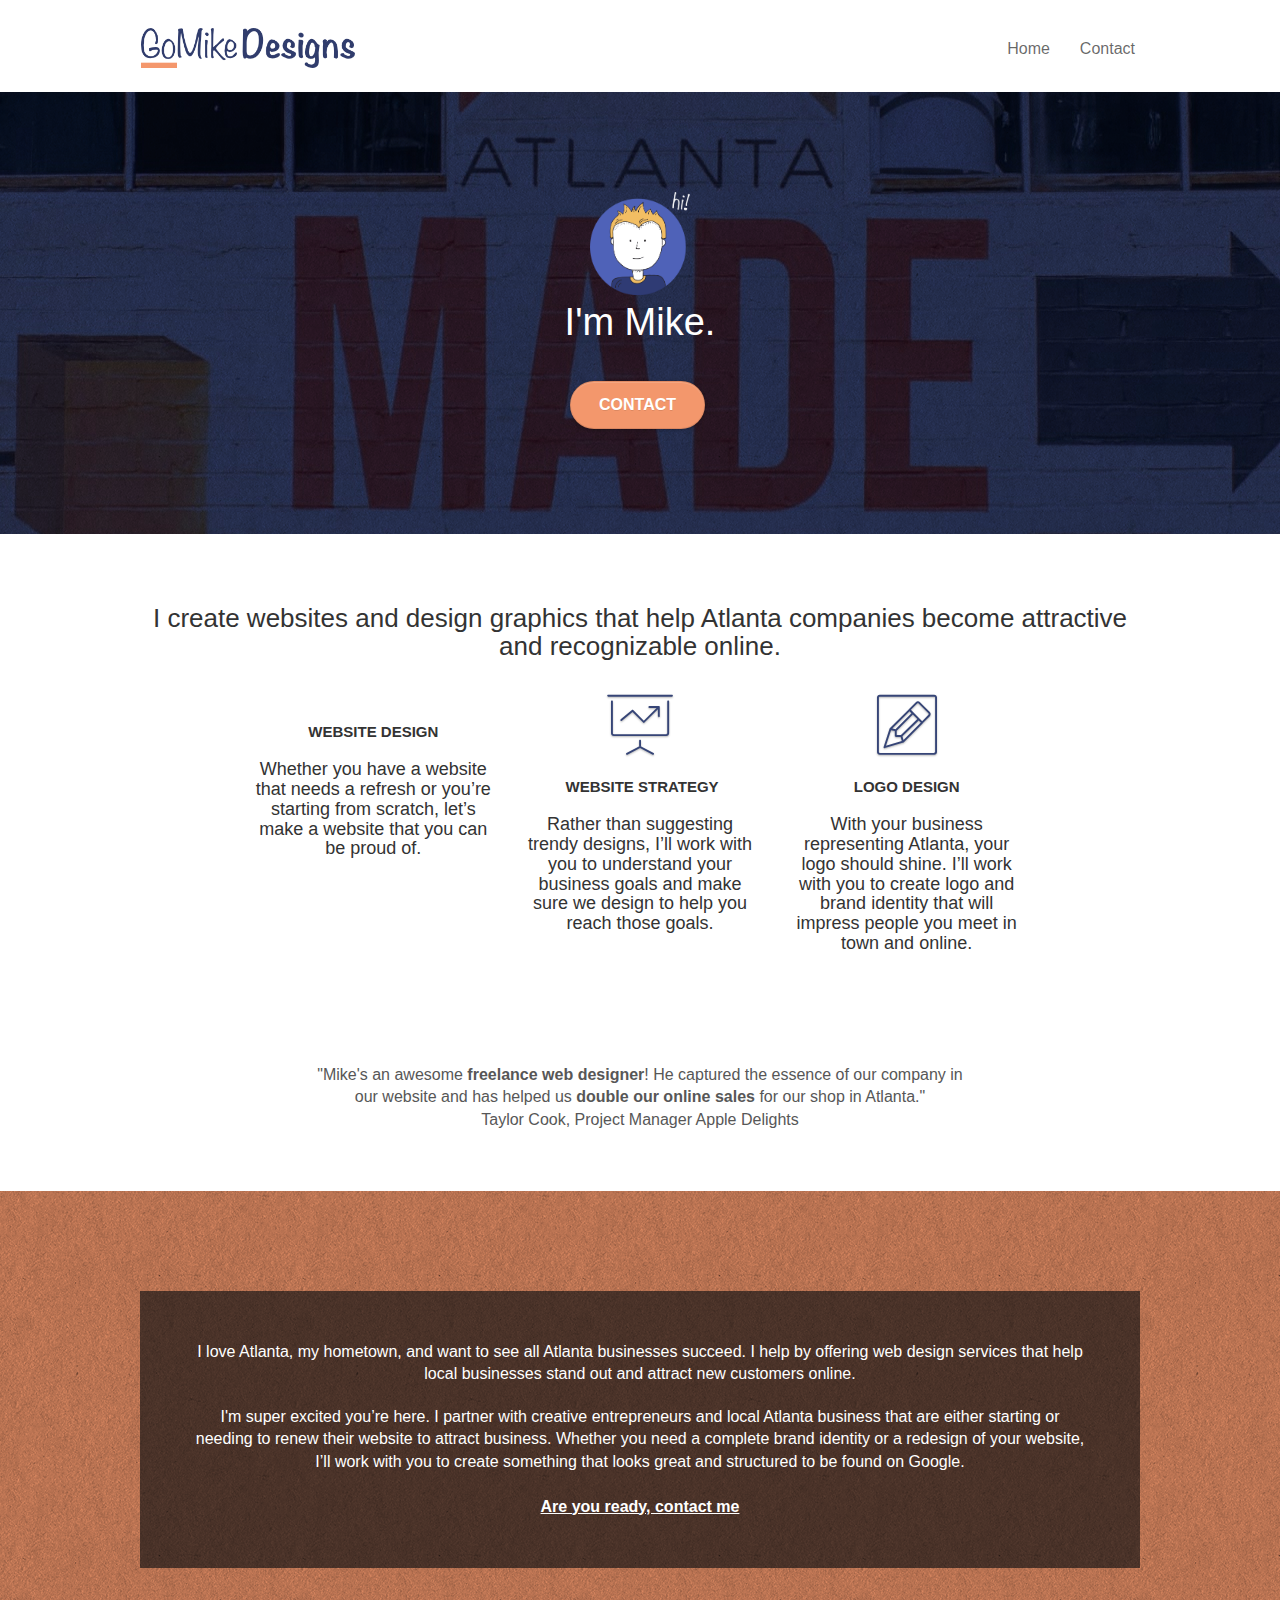
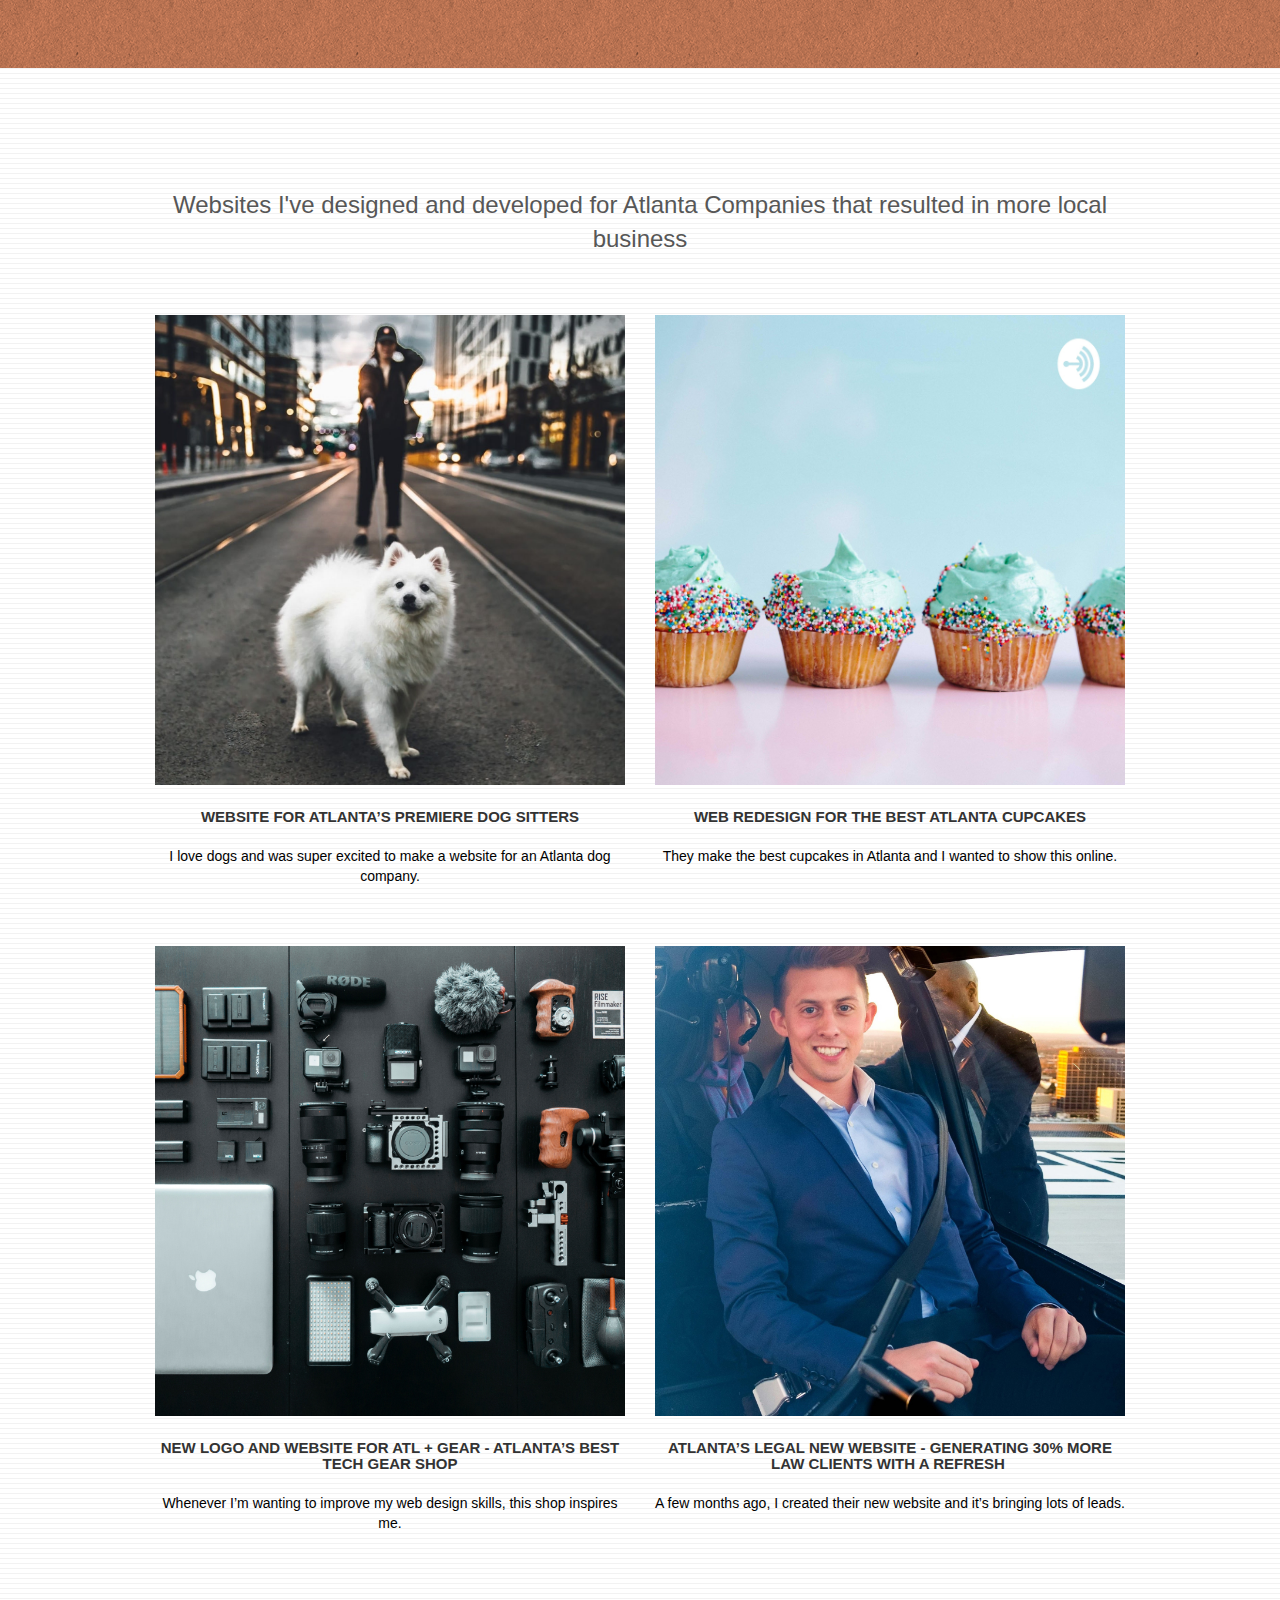
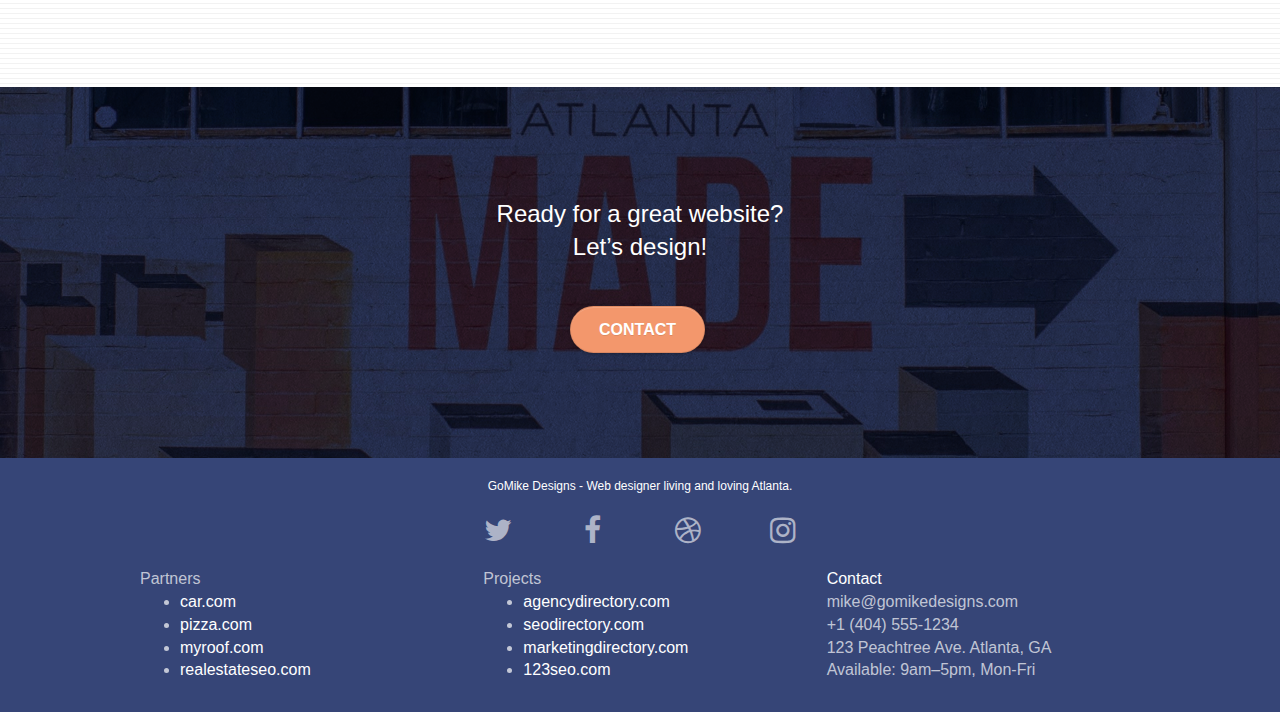
==== commit 4ac3c6e8: "Fixed duplicate code, text font and color" ====
--- a/index.html
+++ b/index.html
@@ -160,14 +160,14 @@
 							offering web design services that help local businesses stand out and attract new customers
 							online.<br>
 						</h2>
-						<p class="text-center white">
+						<h2 class="text-center white">
 							I'm super excited you&rsquo;re here. I partner with creative entrepreneurs and local Atlanta
 							business that are either starting or needing to renew their website to attract business.
 							Whether you need a complete brand identity or a redesign of your website, I&rsquo;ll work
 							with you to create something that looks great and structured to be found on
 							Google.<br><br><a class="ltc-white bold-link" href="./Contact.html">Are you ready, contact
 								me</a><br>
-						</p>
+						</h2>
 					</div>
 				</div>
 			</div>
@@ -179,7 +179,8 @@
 			<div class="container bloc-lg">
 				<div class="row">
 					<div class="col-sm-12 text-center">
-						<h2>Websites I've designed and developed for Atlanta Companies that resulted in more local
+						<h2 class="font--24">Websites I've designed and developed for Atlanta Companies that resulted in
+							more local
 							business
 						</h2>
 					</div>
@@ -193,7 +194,7 @@
 						<h3 class="mg-md text-center">
 							Website for Atlanta&rsquo;s premiere Dog Sitters
 						</h3>
-						<p class="text-center">
+						<p class="text-center color--black14">
 							I love dogs and was super excited to make a website for an Atlanta dog company.
 						</p>
 					</div>
@@ -205,7 +206,7 @@
 						<h3 class="mg-md text-center">
 							Web redesign for the best Atlanta&nbsp;cupcakes
 						</h3>
-						<p class="text-center">
+						<p class="text-center color--black14 ">
 							They make the best cupcakes in Atlanta and I wanted to show this online.
 						</p>
 					</div>
@@ -219,7 +220,7 @@
 						<h3 class="mg-md text-center">
 							New logo and website for Atl + Gear - Atlanta&rsquo;s best tech gear shop
 						</h3>
-						<p class="text-center">
+						<p class="text-center color--black14 ">
 							Whenever I&rsquo;m wanting to improve my web design skills, this shop inspires me.
 						</p>
 					</div>
@@ -231,7 +232,7 @@
 						<h3 class="mg-md text-center">
 							Atlanta&rsquo;s legal new website - Generating 30% more law clients with a refresh&nbsp;
 						</h3>
-						<p class="text-center">
+						<p class="text-center color--black14">
 							A few months ago, I created their new website and it&rsquo;s bringing lots of leads.
 						</p>
 					</div>
@@ -245,7 +246,7 @@
 			id="bloc-5-cta">
 			<div class="container bloc-lg">
 				<div class="row">
-					<h2 class="mg-md text-center tc-white">
+					<h2 class="mg-md text-center tc-white col-sm-12 font--24">
 						Ready for a great website? <br>Let&rsquo;s design!
 					</h2>
 					<div class="col-sm-12 text-center">
--- a/style.css
+++ b/style.css
@@ -678,7 +678,7 @@
     text-align: center;
     font-weight: lighter;
     max-width: 520px;
-    margin: auto auto auto auto;
+    margin: auto;
 }
 
 p {
@@ -686,8 +686,8 @@
 }
 
 .tight-width-whitespace {
-    max-width: 600px;
-    margin: auto auto auto auto;
+    max-width: 1000px;
+    margin: auto;
 }
 
 h1 {
@@ -706,7 +706,7 @@
 
 .social {
     max-width: 400px;
-    margin: auto auto auto auto;
+    margin: auto;
 }
 
 h2 {
@@ -723,7 +723,7 @@
 
 .med-width-whitespace {
     max-width: 800px;
-    margin: auto auto auto auto;
+    margin: auto;
     box-shadow: 0px 0px 0px #000000;
 }
 
@@ -1078,12 +1078,25 @@
 /* The changes added to initial version */
 .col-xs-12,
 h2 {
-    font-size: 18px;
+    font-size: 16px;
 }
 
 .col-sm-12,
 h2 {
-    font-size: 24px;
+    font-size: 16px;
+}
+
+.font--16 {
+    font-size: 16px !important;
+}
+
+.font--24 {
+    font-size: 24px !important;
+}
+
+.color--black14 {
+    color: #000000;
+    font-size: 14px;
 }
 
 .d-flex-row {
@@ -1101,22 +1114,6 @@
     min-width: 200px;
 }
 
-.et-icon-browser {
-    font-family: et-line;
-    font-style: normal;
-    font-weight: 400;
-    font-variant: normal;
-    text-transform: none;
-    line-height: 1;
-    -webkit-font-smoothing: antialiased;
-    -moz-osx-font-smoothing: grayscale;
-    display: inline-block;
-}
-
-.et-icon-browser:before {
-    content: "\e00c"
-}
-
 .icon-lg {
     font-size: 60px !important;
 }
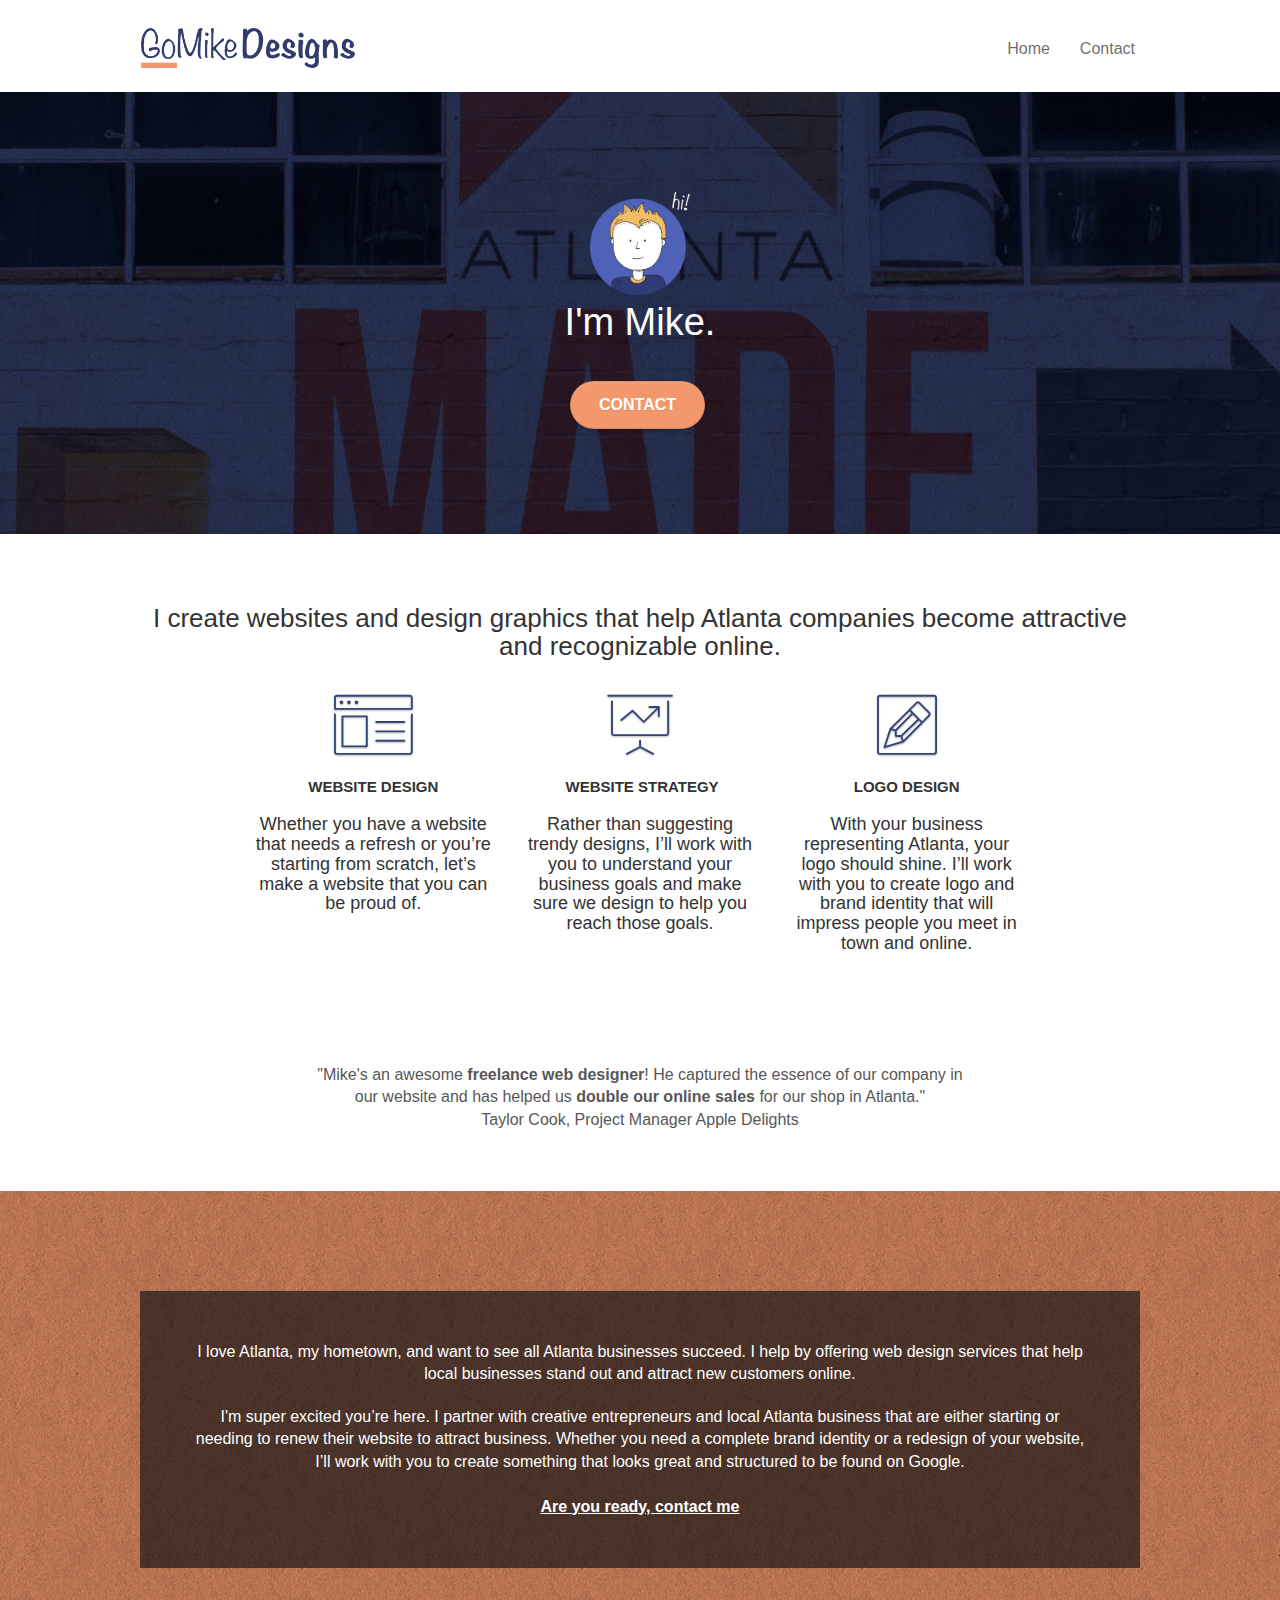
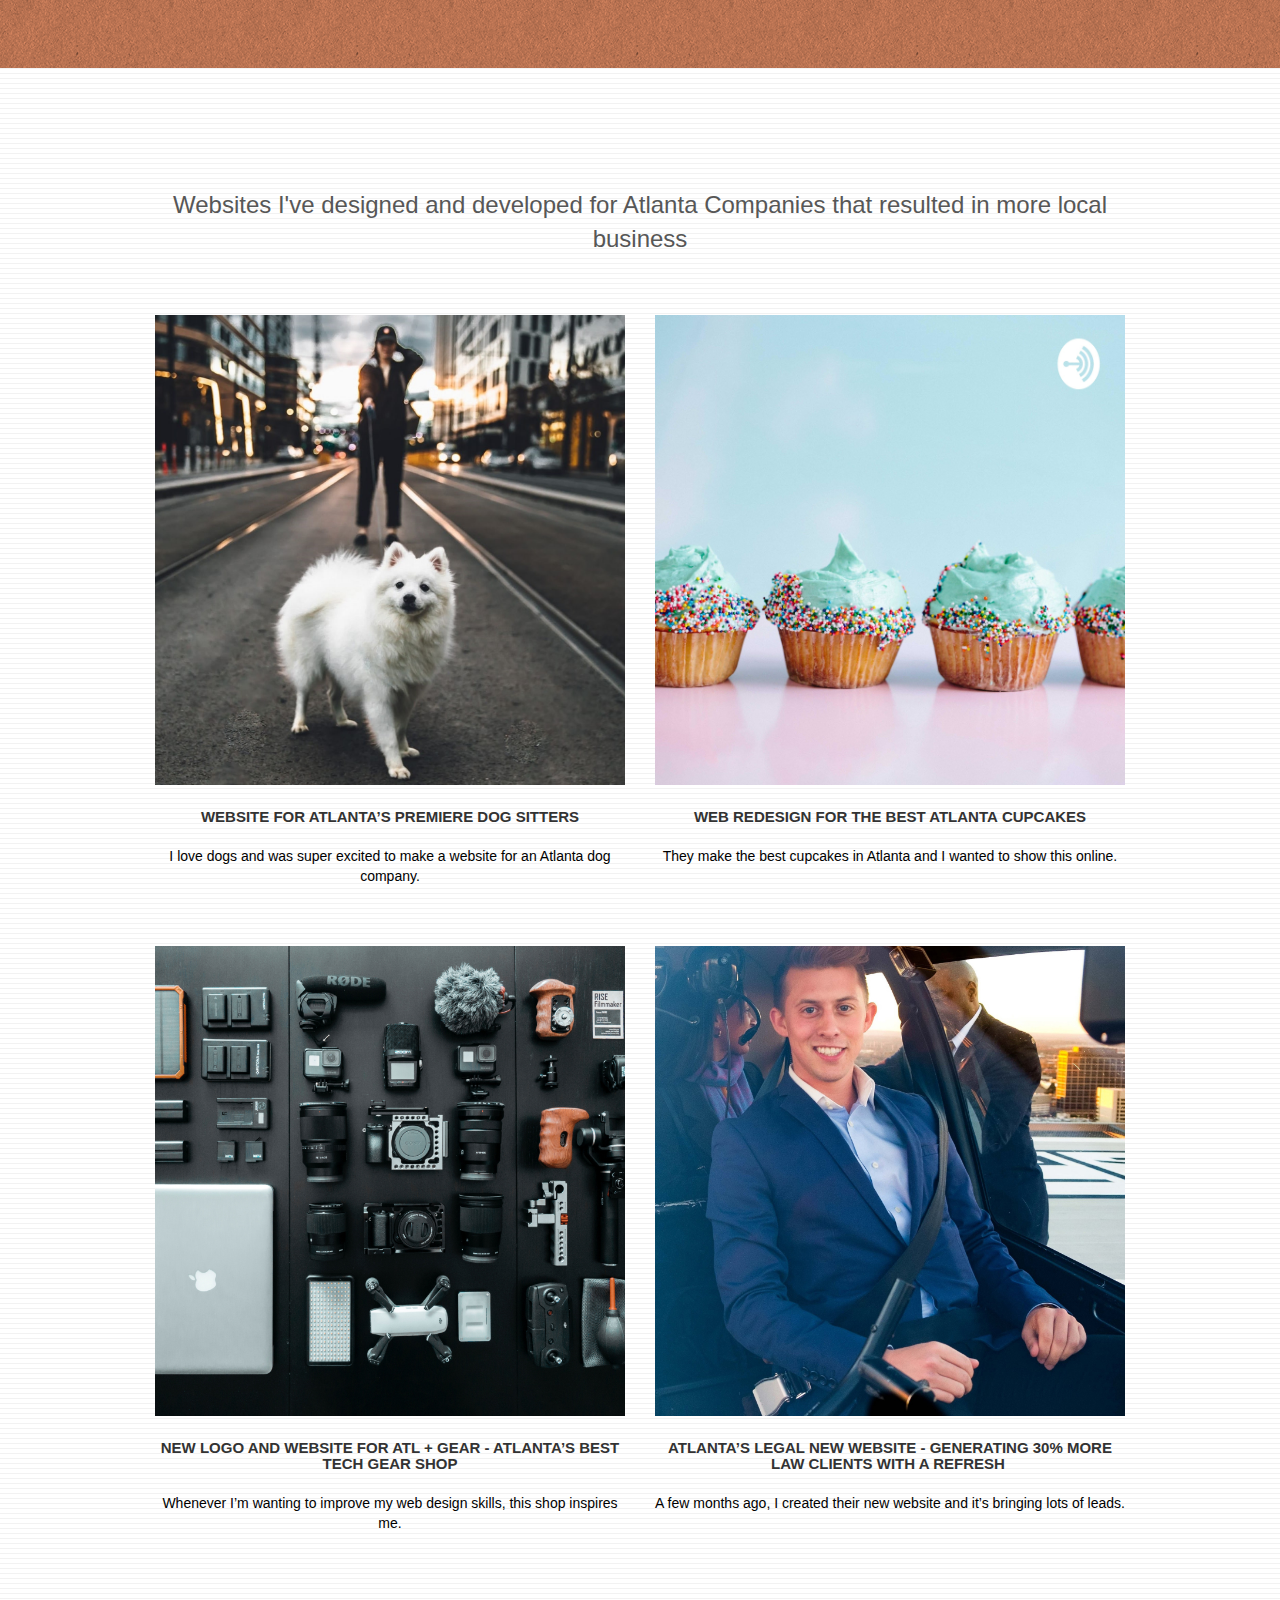
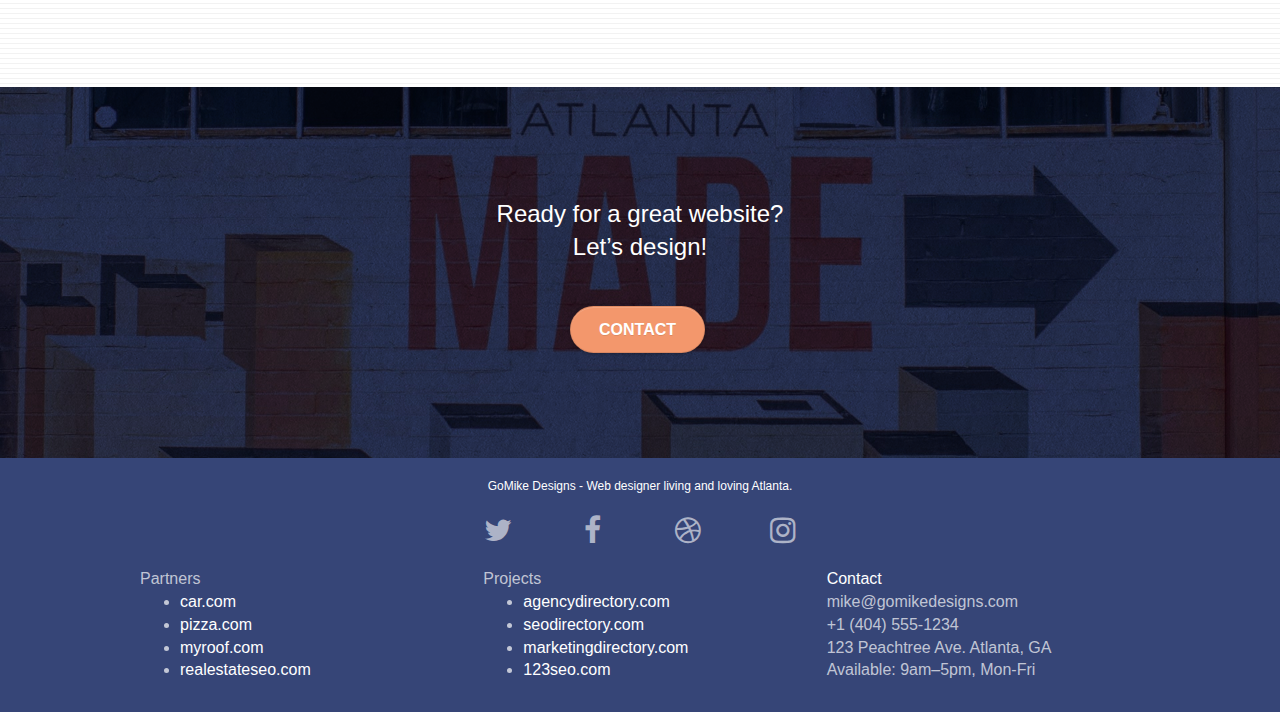
==== commit 038d371f: "Fixed CSS tags for bootstrap file - misspell" ====
--- a/index.html
+++ b/index.html
@@ -4,9 +4,8 @@
 <head>
 	<meta charset="utf-8">
 	<meta name="keywords"
-		content="seo, google, website, internet, web design, design agency, design agency, design agency, design agency, design agency, design agency, logo design atlanta">
-	<meta name="description"
-		content="Meet Mike, a skilled freelance web designer living and working in Atlanta. With years of experience in creating beautiful and functional websites, I offer professional and affordable services to businesses and individuals. Contact me today to elevate your online presence!">
+		content="web designer atlanta, web design atlanta, atlanta web design, atlanta web design company,  website design atlanta, website designer atlanta, website designer atlanta, web design company atlanta">
+	<meta name="description" content="Atlanta Web Designer - Custom Web Design Services">
 	<meta name="viewport" content="width=device-width, initial-scale=1.0, viewport-fit=cover">
 	<link rel="shortcut icon" type="image/png" href="./img/favicon.jpg">
 
@@ -25,8 +24,16 @@
 	<title>GoMike Designs</title>
 
 
-	<!-- Analytics -->
-
+
+	<!-- Google tag (gtag.js) -->
+	<script async src="https://www.googletagmanager.com/gtag/js?id=G-0BVQ4HTYH6"></script>
+	<script>
+		window.dataLayer = window.dataLayer || [];
+		function gtag() { dataLayer.push(arguments); }
+		gtag('js', new Date());
+
+		gtag('config', 'G-0BVQ4HTYH6');
+	</script>
 	<!-- Analytics END -->
 
 </head>
@@ -41,7 +48,7 @@
 				<div class="navbar row">
 					<div class="navbar-header">
 						<a class="navbar-brand" href="index.html"><img src="./img/Go_Mike_Designs_logo.png"
-								alt="logo, seo, google, website, internet, web design, design agency" height="40"></a>
+								alt="Logo Atlanta web designer - Go Mike" height="40"></a>
 
 						<button id="nav-toggle" type="button" class="ui-navbar-toggle navbar-toggle"
 							data-toggle="collapse" data-target=".navbar-1">
@@ -71,8 +78,7 @@
 				<div class="row tight-width-whitespace">
 					<div class="col-sm-12">
 						<img src="./img/atlanta_web_designer_mike.png" class="center-block image-resize-mode"
-							width="100"
-							alt="atlanta web designer mike,seo, google, website, internet, web design, design agency">
+							width="100" alt="Banner Atlanta web designer - Go Mike">
 						<p class="text-center hero-bloc-text tc-white ">
 							I'm Mike.
 						</p>
@@ -190,7 +196,7 @@
 						<a href="#" data-lightbox="img/11.jpg" data-gallery-id="gallery-1"
 							data-caption="Website for Atlanta's Premiere dog salon" data-frame="snapshot-lb"><img
 								src="img/11.jpg" class="img-responsive portfolio-thumb"
-								alt="seo, google, website, internet, web design, design agency website for dog salon"></a>
+								alt="Picture with Atlanta's Premiere dog salon"></a>
 						<h3 class="mg-md text-center">
 							Website for Atlanta&rsquo;s premiere Dog Sitters
 						</h3>
@@ -202,7 +208,7 @@
 						<a href="#" data-lightbox="img/2.jpg" data-gallery-id="gallery-1"
 							data-caption="web redesign for the best cupcakes in Atlanta" data-frame="snapshot-lb"><img
 								src="img/2.jpg" class="img-responsive portfolio-thumb"
-								alt="seo, google, website, internet, web design, design agency website for best cupcakes in atlanta"></a>
+								alt="Picture with a web redesign project for the best Atlanta cupcakes"></a>
 						<h3 class="mg-md text-center">
 							Web redesign for the best Atlanta&nbsp;cupcakes
 						</h3>
@@ -216,7 +222,7 @@
 						<a href="#" data-lightbox="img/3.bmp" data-gallery-id="gallery-1"
 							data-caption="New logo and website for Atlanta's best tech gear shop"
 							data-frame="snapshot-lb"><img src="img/3.bmp" class="img-responsive portfolio-thumb"
-								alt="3.jpg"></a>
+								alt="Picture with web services for Atlanta's best tech gear shop"></a>
 						<h3 class="mg-md text-center">
 							New logo and website for Atl + Gear - Atlanta&rsquo;s best tech gear shop
 						</h3>
@@ -228,7 +234,7 @@
 						<a href="#" data-lightbox="img/4.bmp" data-gallery-id="gallery-1"
 							data-caption="Atlanta's legal website generates 30% more clients after web redesign"
 							data-frame="snapshot-lb"><img src="img/4.bmp" class="img-responsive portfolio-thumb"
-								alt="seo, google, website, internet, web design, Atlanta's legal website generates 30% more clients after web redesign"></a>
+								alt="Picture with web services for a website that generates 30% more clients after web redesign in Atlanta"></a>
 						<h3 class="mg-md text-center">
 							Atlanta&rsquo;s legal new website - Generating 30% more law clients with a refresh&nbsp;
 						</h3>
--- a/style.css
+++ b/style.css
@@ -3,8 +3,6 @@
     padding: 0;
     background: #FFF;
     overflow-x: hidden;
-    -webkit-font-smoothing: antialiased;
-    -moz-osx-font-smoothing: grayscale;
 }
 
 a,
@@ -32,9 +30,6 @@
     clear: both;
     background: 50% 50% no-repeat;
     padding: 0 50px;
-    -webkit-background-size: cover;
-    -moz-background-size: cover;
-    -o-background-size: cover;
     background-size: cover;
     position: relative;
 }
@@ -66,9 +61,6 @@
 .bg-tr-edge,
 .bg-br-edge,
 .bg-repeat {
-    -webkit-background-size: auto !important;
-    -moz-background-size: auto !important;
-    -o-background-size: auto !important;
     background-size: auto !important;
 }
 
@@ -368,7 +360,6 @@
         top: 50%;
         right: 20px;
         transform: translate(0, -50%);
-        -webkit-transform: translateY(-50%);
     }
 
     .nav>li .dropdown-menu a,
@@ -558,12 +549,10 @@
     position: absolute;
     top: 50%;
     transform: translateY(-50%);
-    -webkit-transform: translateY(-50%);
 }
 
 a[data-lightbox]:hover img {
     opacity: 0.6;
-    -webkit-animation-fill-mode: none;
     animation-fill-mode: none;
 }
 
@@ -867,7 +856,7 @@
     }
 }
 
-@media only screen and (min-width: 1024px) and (max-width: 1366px) and (-webkit-min-pixel-ratio: 1.5) {
+@media only screen and (min-width: 1024px) and (max-width: 1366px) {
     .b-parallax {
         background-attachment: scroll;
     }
@@ -943,8 +932,6 @@
     .site-navigation {
         position: inherit;
         transform: none;
-        -webkit-transform: none;
-        -ms-transform: none;
     }
 
     .nav>li {
@@ -989,7 +976,6 @@
     .navbar-collapse {
         padding: 0;
         overflow-x: hidden;
-        -webkit-box-shadow: none;
         box-shadow: none;
     }
 
--- a/css/et-line.css
+++ b/css/et-line.css
@@ -25,8 +25,8 @@
     content: "\e01c"
 }
 
-.et-icon-edit:before {
-    content: "\e01c"
+.et-icon-browser:before {
+    content: "\e00c"
 }
 
 .et-icon-presentation:before {
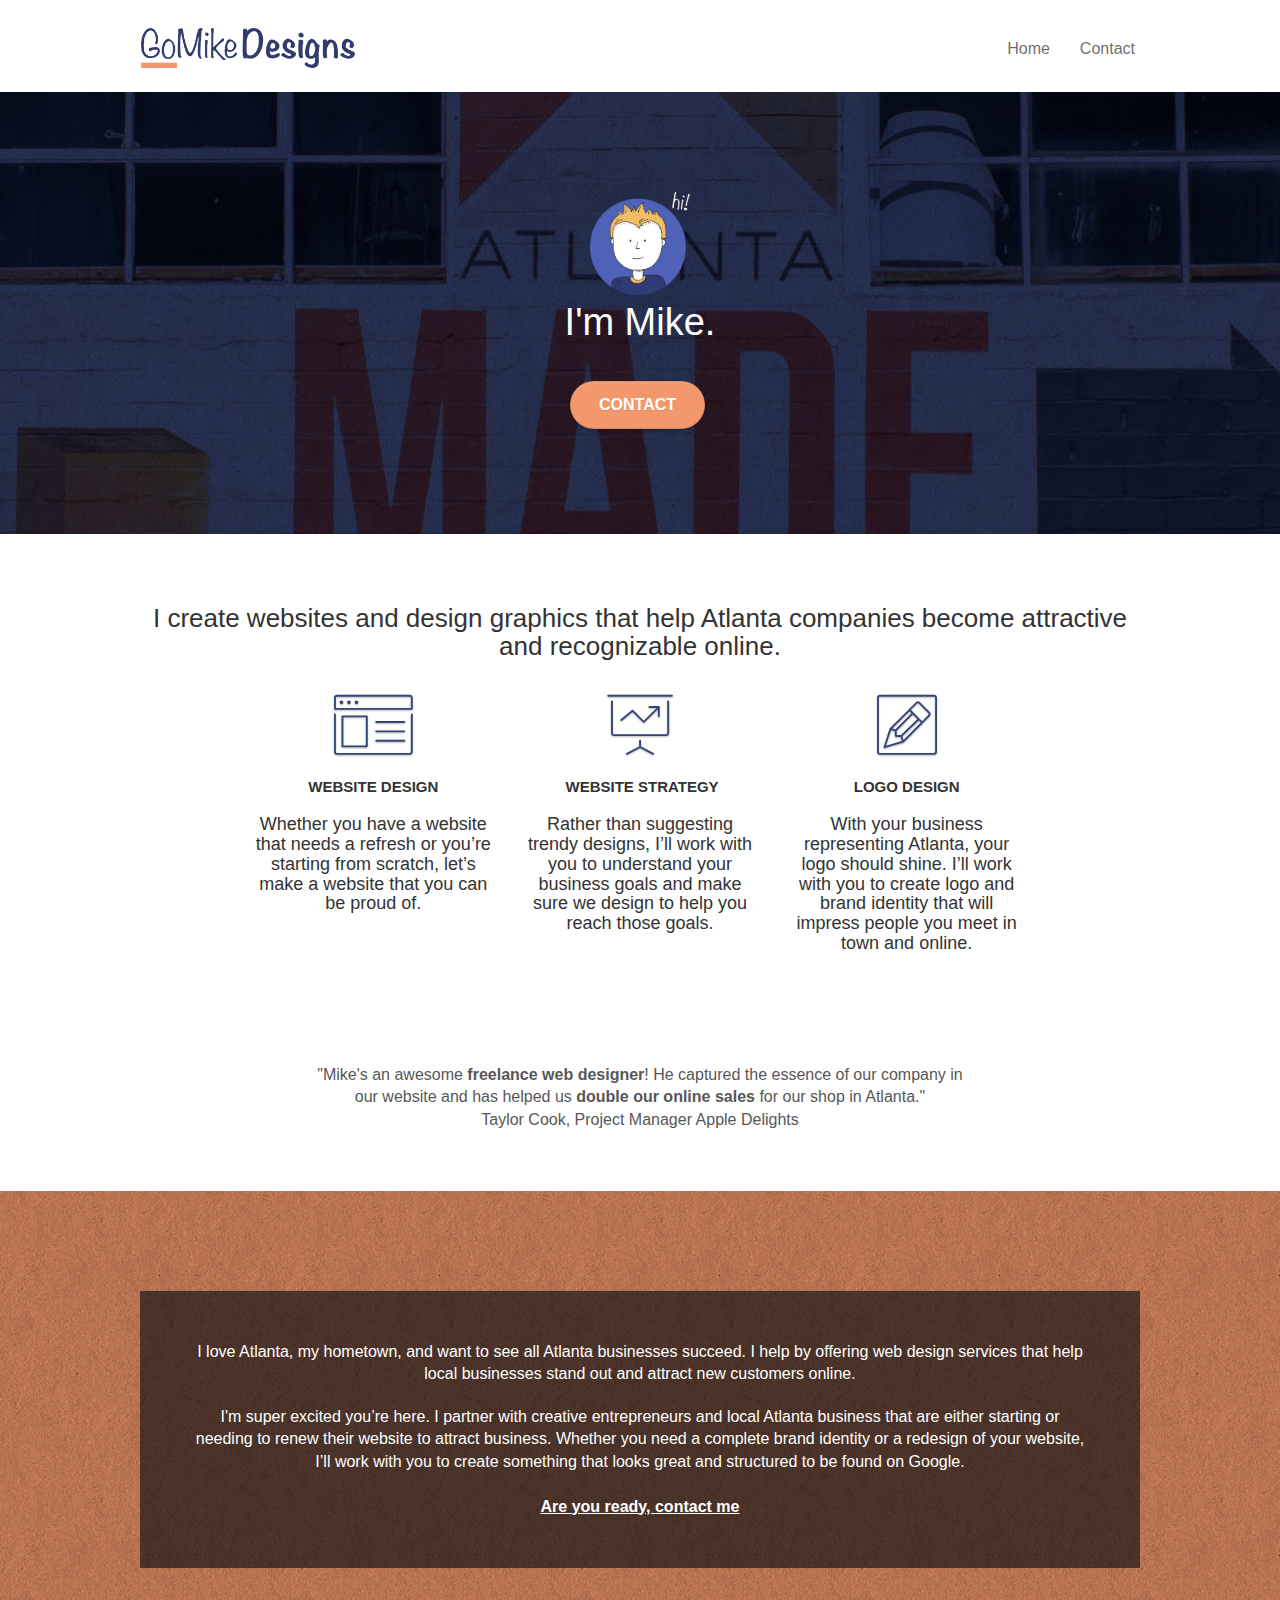
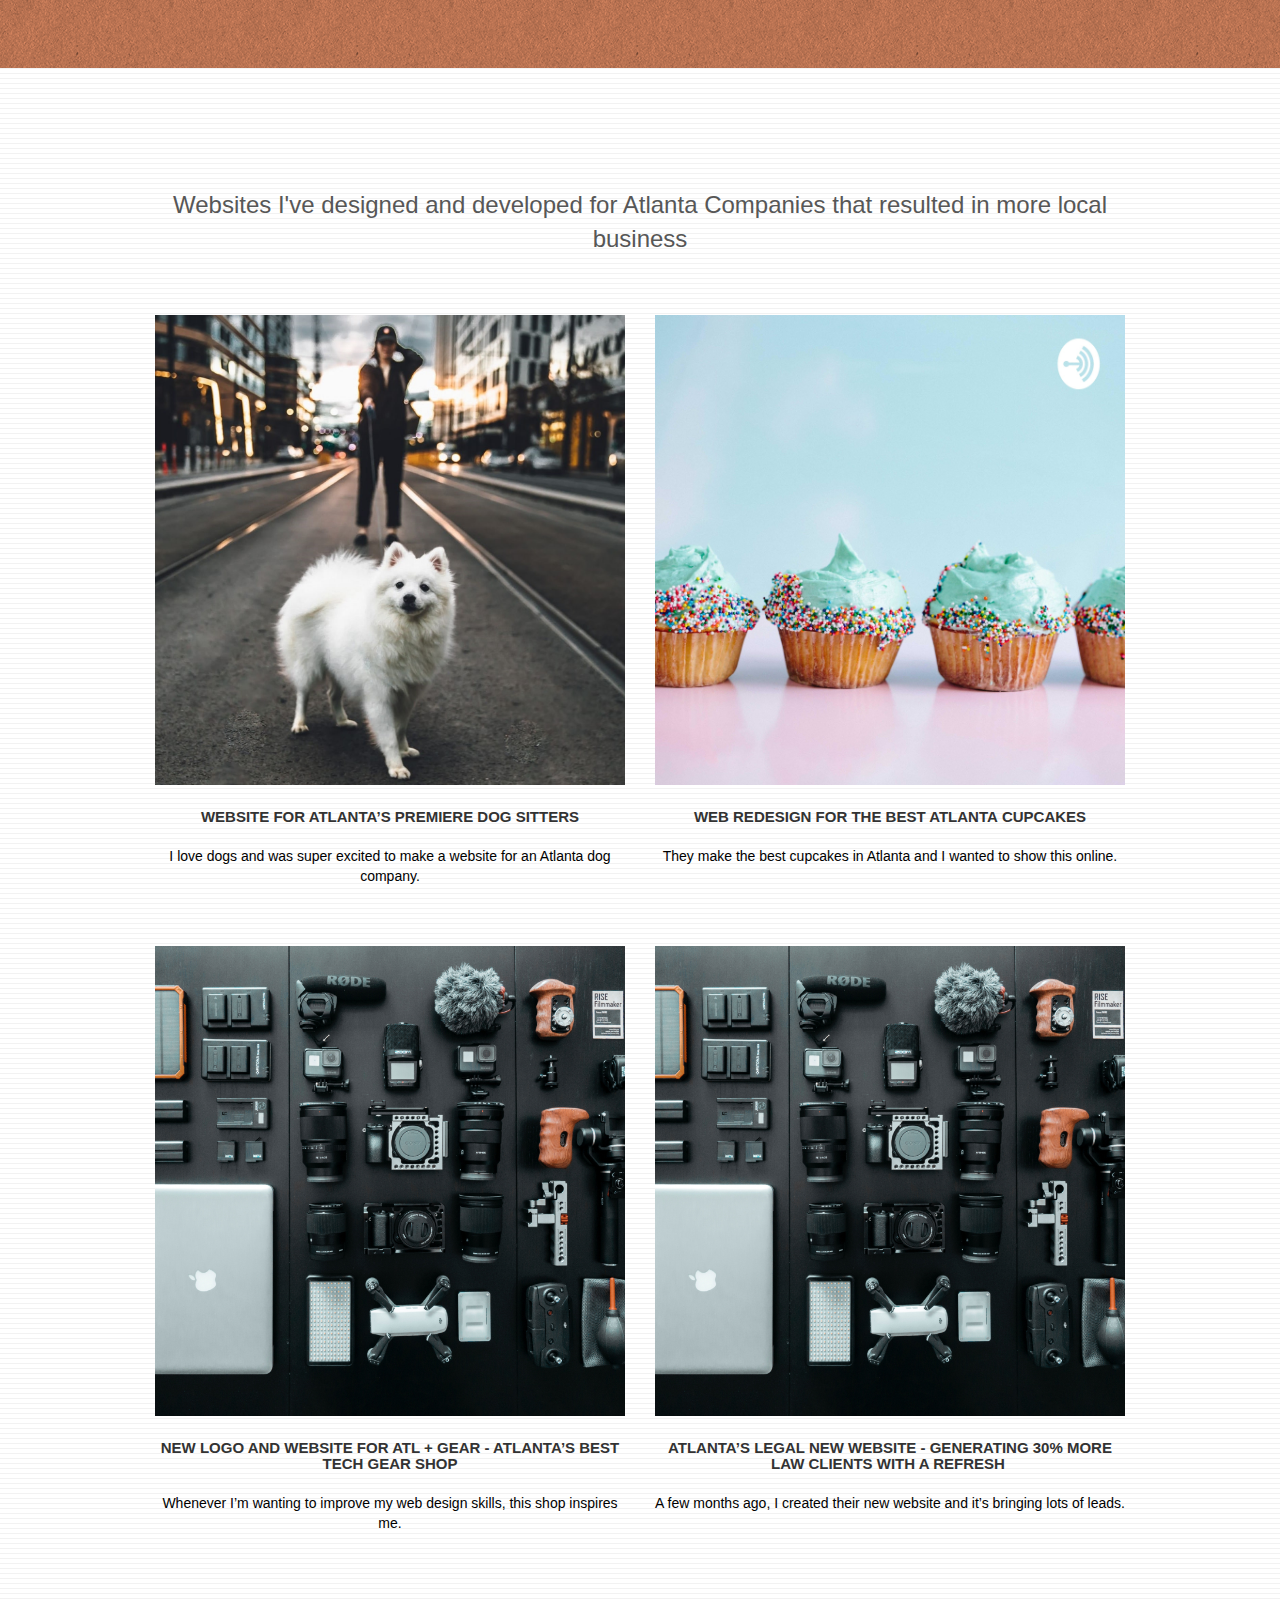
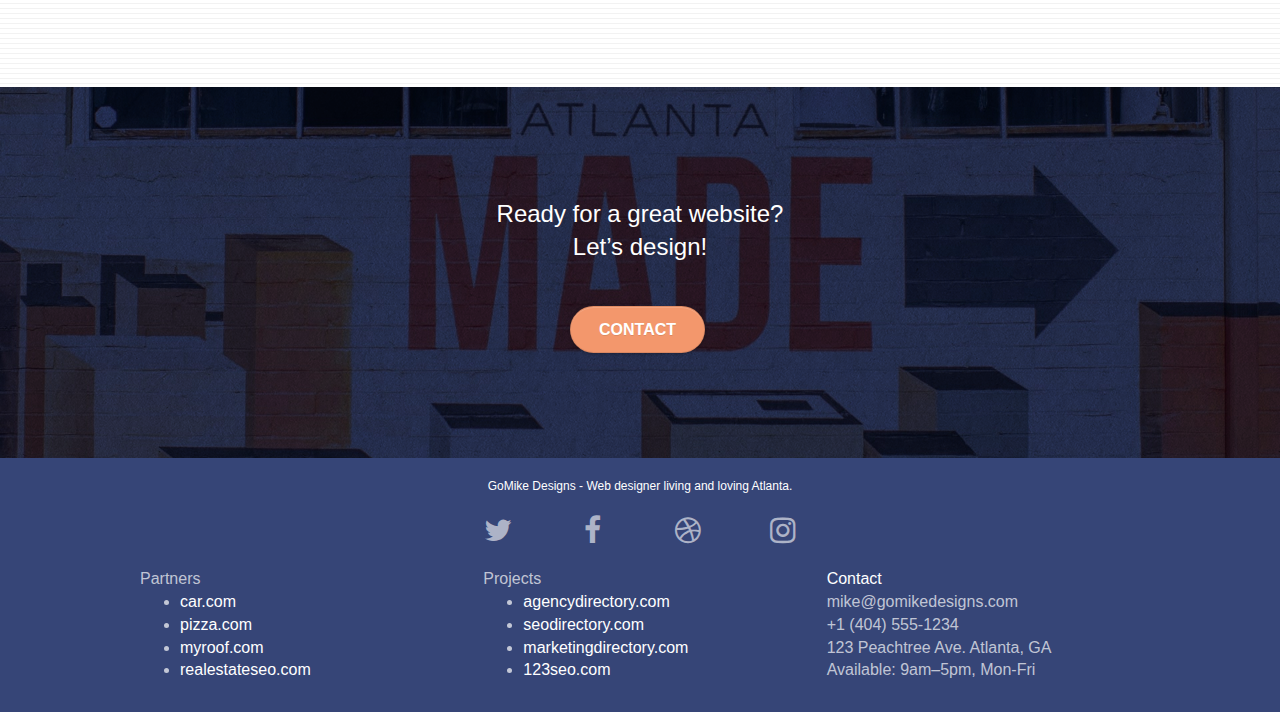
==== commit 4990c428: "Changed images name" ====
--- a/index.html
+++ b/index.html
@@ -193,9 +193,9 @@
 				</div>
 				<div class="row tight-width-whitespace portfolio-row">
 					<div class="col-sm-6">
-						<a href="#" data-lightbox="img/11.jpg" data-gallery-id="gallery-1"
+						<a href="#" data-lightbox="./img/web_design_premier_dog_salon.jpg" data-gallery-id="gallery-1"
 							data-caption="Website for Atlanta's Premiere dog salon" data-frame="snapshot-lb"><img
-								src="img/11.jpg" class="img-responsive portfolio-thumb"
+								src="./img/web_design_premier_dog_salon.jpg" class="img-responsive portfolio-thumb"
 								alt="Picture with Atlanta's Premiere dog salon"></a>
 						<h3 class="mg-md text-center">
 							Website for Atlanta&rsquo;s premiere Dog Sitters
@@ -205,9 +205,9 @@
 						</p>
 					</div>
 					<div class="col-sm-6">
-						<a href="#" data-lightbox="img/2.jpg" data-gallery-id="gallery-1"
+						<a href="#" data-lightbox="./img/web_design_cupcakes_atlanta.jpg" data-gallery-id="gallery-1"
 							data-caption="web redesign for the best cupcakes in Atlanta" data-frame="snapshot-lb"><img
-								src="img/2.jpg" class="img-responsive portfolio-thumb"
+								src="./img/web_design_cupcakes_atlanta.jpg" class="img-responsive portfolio-thumb"
 								alt="Picture with a web redesign project for the best Atlanta cupcakes"></a>
 						<h3 class="mg-md text-center">
 							Web redesign for the best Atlanta&nbsp;cupcakes
@@ -219,9 +219,10 @@
 				</div>
 				<div class="row tight-width-whitespace portfolio-row">
 					<div class="col-sm-6">
-						<a href="#" data-lightbox="img/3.bmp" data-gallery-id="gallery-1"
+						<a href="#" data-lightbox="./img/web_design_tech_Atlanta.bmp" data-gallery-id="gallery-1"
 							data-caption="New logo and website for Atlanta's best tech gear shop"
-							data-frame="snapshot-lb"><img src="img/3.bmp" class="img-responsive portfolio-thumb"
+							data-frame="snapshot-lb"><img src="./img/web_design_tech_Atlanta.bmp"
+								class="img-responsive portfolio-thumb"
 								alt="Picture with web services for Atlanta's best tech gear shop"></a>
 						<h3 class="mg-md text-center">
 							New logo and website for Atl + Gear - Atlanta&rsquo;s best tech gear shop
@@ -231,9 +232,10 @@
 						</p>
 					</div>
 					<div class="col-sm-6">
-						<a href="#" data-lightbox="img/4.bmp" data-gallery-id="gallery-1"
+						<a href="#" data-lightbox="./img/web_design_tech_Atlanta.bmp" data-gallery-id="gallery-1"
 							data-caption="Atlanta's legal website generates 30% more clients after web redesign"
-							data-frame="snapshot-lb"><img src="img/4.bmp" class="img-responsive portfolio-thumb"
+							data-frame="snapshot-lb"><img src="./img/web_design_tech_Atlanta.bmp"
+								class="img-responsive portfolio-thumb"
 								alt="Picture with web services for a website that generates 30% more clients after web redesign in Atlanta"></a>
 						<h3 class="mg-md text-center">
 							Atlanta&rsquo;s legal new website - Generating 30% more law clients with a refresh&nbsp;
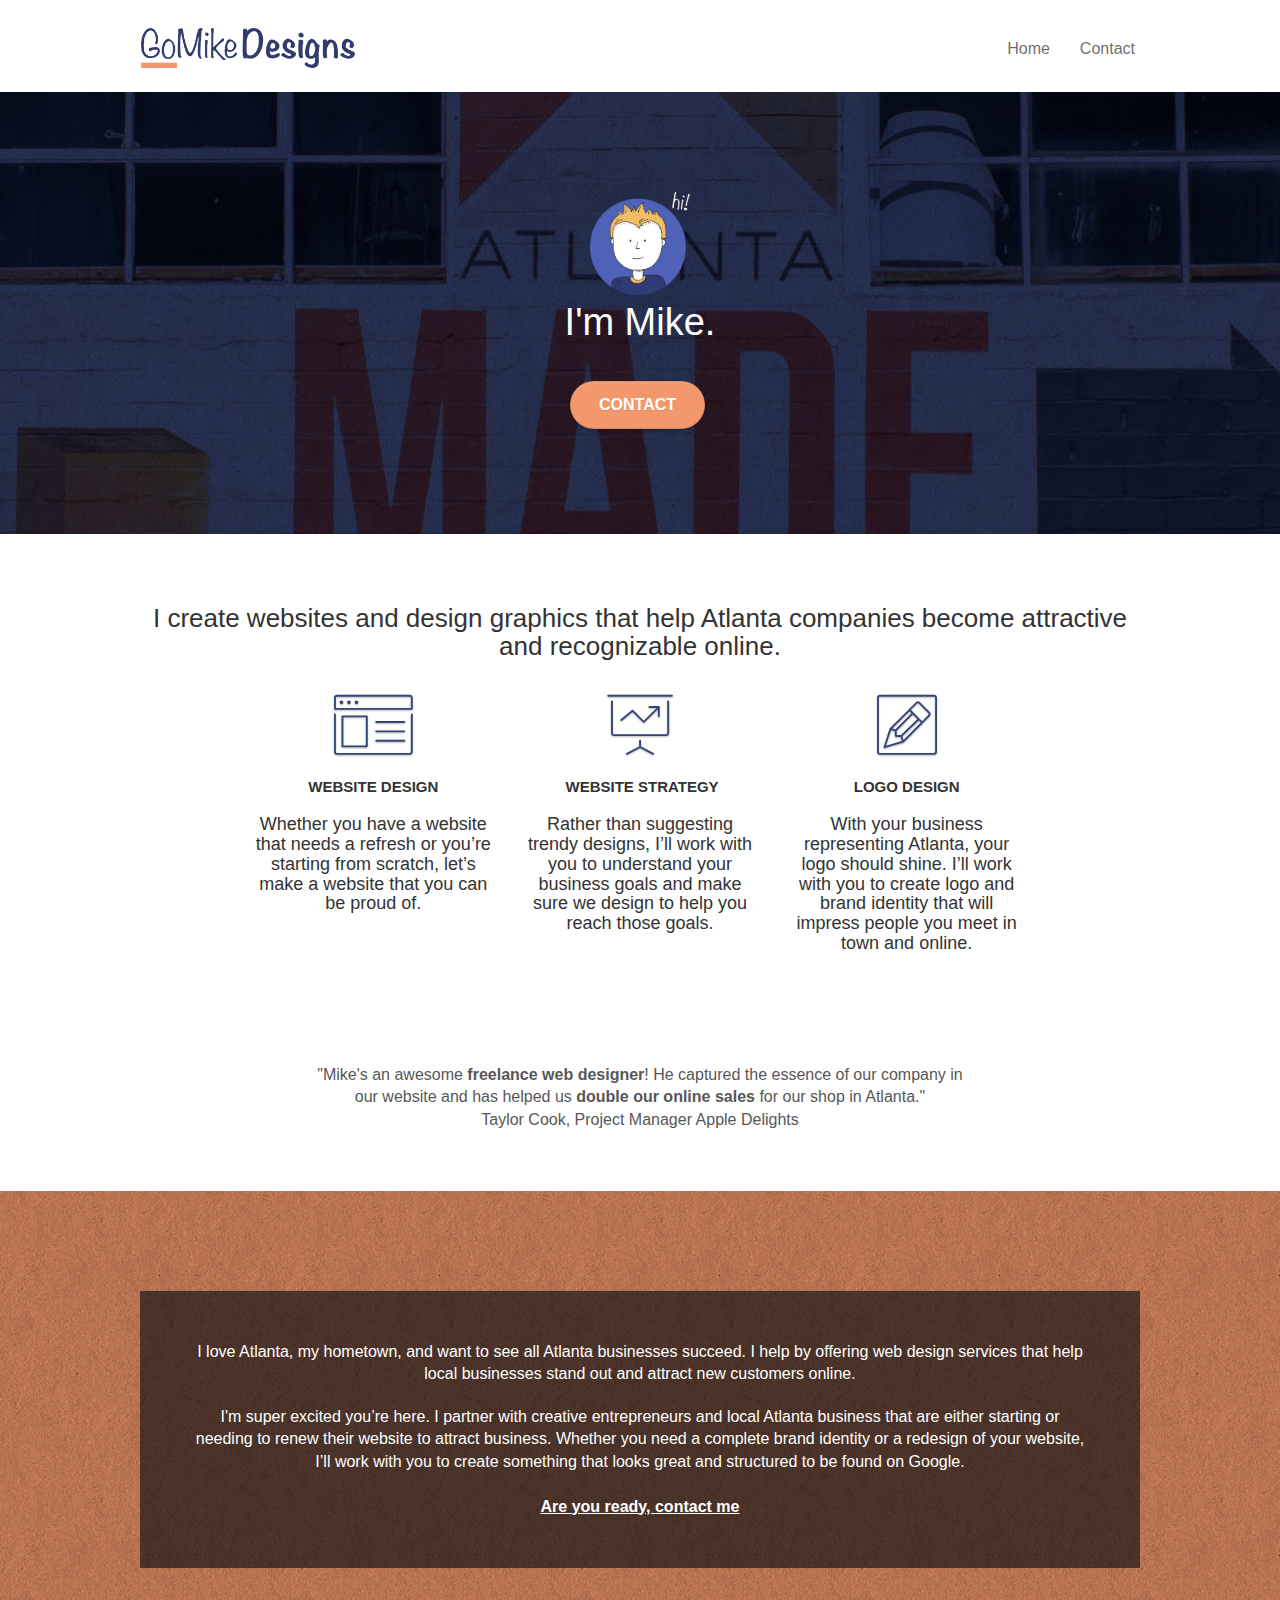
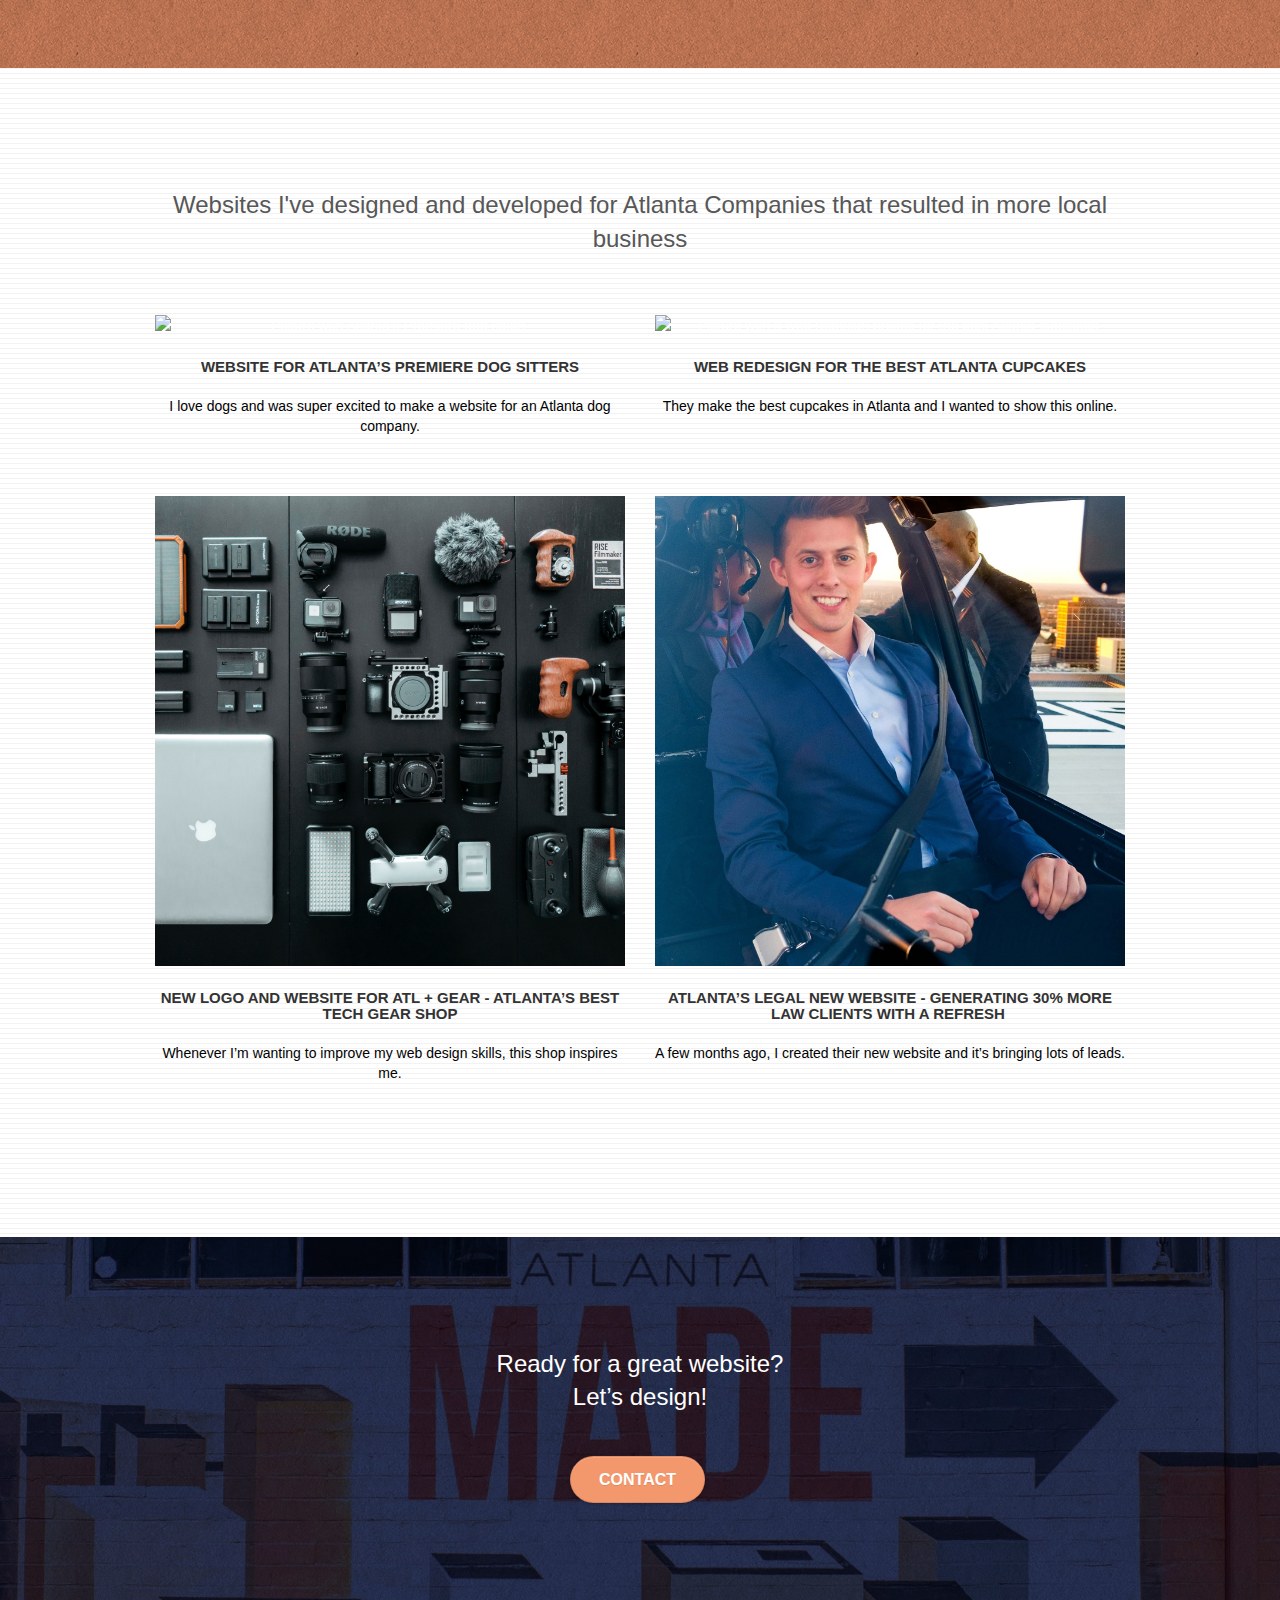
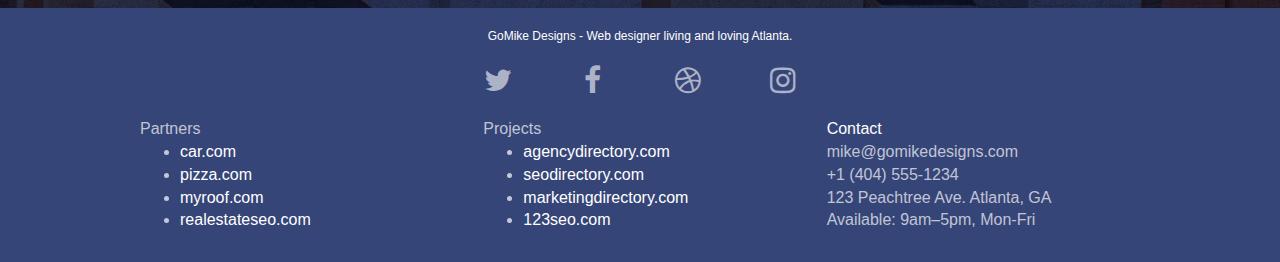
==== commit 77fd7977: "Fix imagex src after resize" ====
--- a/index.html
+++ b/index.html
@@ -193,9 +193,9 @@
 				</div>
 				<div class="row tight-width-whitespace portfolio-row">
 					<div class="col-sm-6">
-						<a href="#" data-lightbox="./img/web_design_premier_dog_salon.jpg" data-gallery-id="gallery-1"
+						<a href="#" data-lightbox="./img/web_design_premier_dog_salon.bmp" data-gallery-id="gallery-1"
 							data-caption="Website for Atlanta's Premiere dog salon" data-frame="snapshot-lb"><img
-								src="./img/web_design_premier_dog_salon.jpg" class="img-responsive portfolio-thumb"
+								src="./img/web_design_premier_dog_salon.bmp" class="img-responsive portfolio-thumb"
 								alt="Picture with Atlanta's Premiere dog salon"></a>
 						<h3 class="mg-md text-center">
 							Website for Atlanta&rsquo;s premiere Dog Sitters
@@ -205,9 +205,9 @@
 						</p>
 					</div>
 					<div class="col-sm-6">
-						<a href="#" data-lightbox="./img/web_design_cupcakes_atlanta.jpg" data-gallery-id="gallery-1"
+						<a href="#" data-lightbox="./img/web_design_cupcakes_atlanta.bmp" data-gallery-id="gallery-1"
 							data-caption="web redesign for the best cupcakes in Atlanta" data-frame="snapshot-lb"><img
-								src="./img/web_design_cupcakes_atlanta.jpg" class="img-responsive portfolio-thumb"
+								src="./img/web_design_cupcakes_atlanta.bmp" class="img-responsive portfolio-thumb"
 								alt="Picture with a web redesign project for the best Atlanta cupcakes"></a>
 						<h3 class="mg-md text-center">
 							Web redesign for the best Atlanta&nbsp;cupcakes
@@ -234,7 +234,7 @@
 					<div class="col-sm-6">
 						<a href="#" data-lightbox="./img/web_design_tech_Atlanta.bmp" data-gallery-id="gallery-1"
 							data-caption="Atlanta's legal website generates 30% more clients after web redesign"
-							data-frame="snapshot-lb"><img src="./img/web_design_tech_Atlanta.bmp"
+							data-frame="snapshot-lb"><img src="./img/web_design_leads.bmp"
 								class="img-responsive portfolio-thumb"
 								alt="Picture with web services for a website that generates 30% more clients after web redesign in Atlanta"></a>
 						<h3 class="mg-md text-center">
